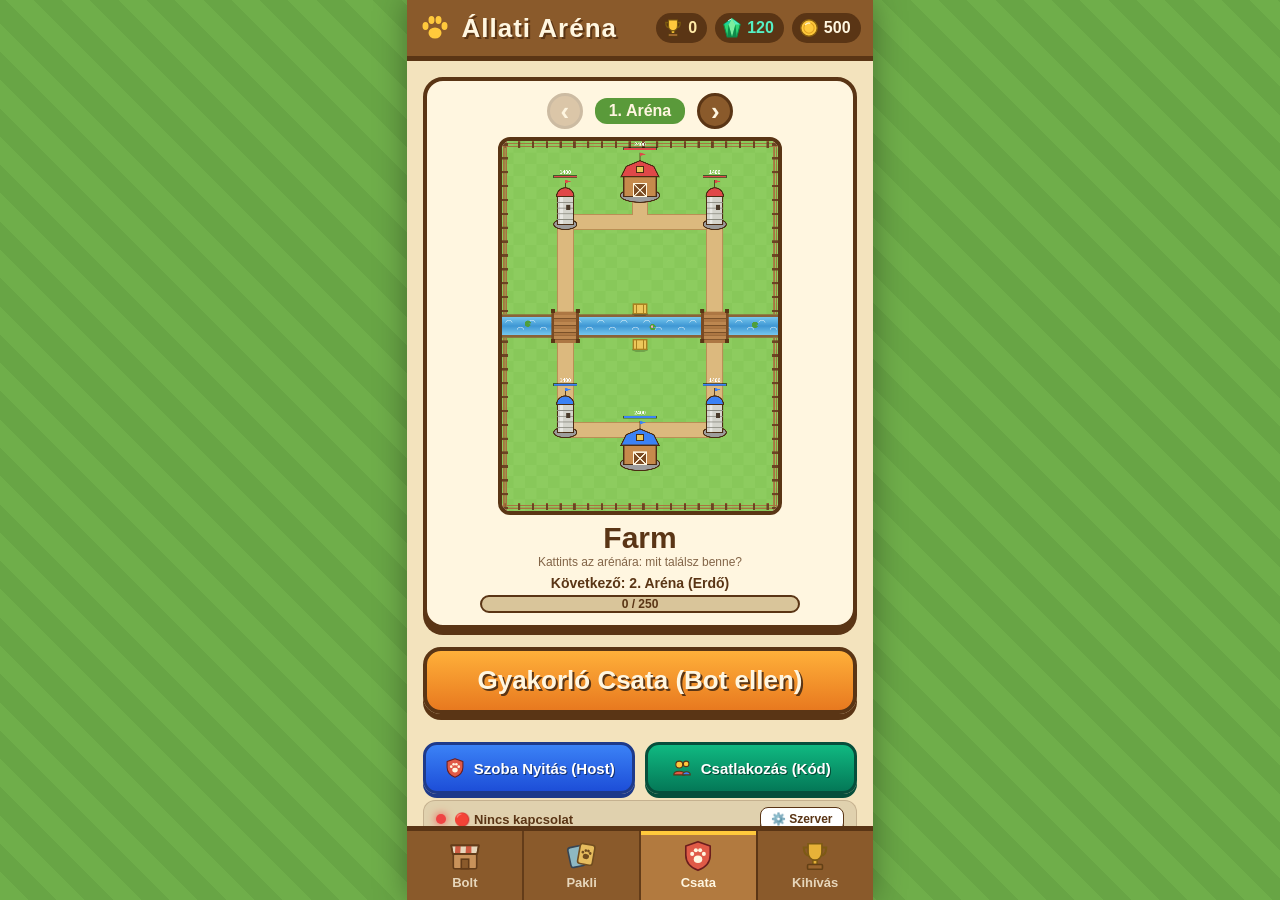
==== www/index.html @ 0c673035 "Complete Animal Clash: Android APK, Real-time Multiplayer WebSocket server, mobile optimizations, Ne" ====
<!DOCTYPE html>
<html lang="hu">
<head>
  <meta charset="UTF-8">
  <meta name="viewport" content="width=device-width, initial-scale=1.0, maximum-scale=1.0, user-scalable=no, viewport-fit=cover">
  <title>Állati Aréna</title>
  <link rel="icon" type="image/png" href="icon.png">
  <link rel="apple-touch-icon" href="icon.png">
  <link rel="manifest" href="manifest.json">
  <meta name="theme-color" content="#8a5a2b">
  <link rel="stylesheet" href="css/style.css">
  <link rel="stylesheet" href="css/shop.css">
  <link rel="stylesheet" href="css/challenges.css">
</head>
<body>
  <div id="app">
    <header class="top-bar">
      <div class="logo">
        <span class="icon logo-icon" data-icon="paw"></span>
        <h1>Állati Aréna</h1>
      </div>
      <div class="pills">
        <div class="gold-pill trophy-pill"><span class="icon" data-icon="trophy"></span><span id="trophy-amount">0</span></div>
        <div class="gold-pill gem-pill"><span class="icon" data-icon="gem"></span><span id="gem-amount">120</span></div>
        <div class="gold-pill"><span class="icon" data-icon="gold"></span><span id="gold-amount">0</span></div>
      </div>
    </header>

    <main id="content">
      <!-- SHOP -->
      <section class="tab-page" id="page-shop">
        <div id="shop-page"></div>
      </section>

      <!-- DECK BUILDER -->
      <section class="tab-page" id="page-deck">
        <h2 class="page-title">Paklim (8 kártya)</h2>
        <div id="swap-banner" class="swap-banner hidden">
          <span>Válaszd ki, melyik kártya helyére kerüljön!</span>
          <button id="btn-swap-cancel">Mégse</button>
        </div>
        <div id="deck-grid" class="card-grid"></div>
        <h2 class="page-title">Gyűjtemény</h2>
        <div id="collection-grid" class="card-grid"></div>
      </section>

      <!-- BATTLE LOBBY -->
      <section class="tab-page active" id="page-battle">
        <div class="arena-card">
          <div class="arena-nav">
            <button id="btn-arena-prev" class="arena-arrow">&lsaquo;</button>
            <div class="arena-label" id="arena-label">1. Aréna</div>
            <button id="btn-arena-next" class="arena-arrow">&rsaquo;</button>
          </div>
          <div class="arena-preview-wrap">
            <canvas id="arena-preview"></canvas>
            <div id="arena-lock" class="arena-lock hidden">
              <span class="icon" data-icon="lock"></span>
              <span id="arena-lock-text"></span>
            </div>
          </div>
          <h2 id="arena-name">Farm</h2>
          <div class="arena-hint">Kattints az arénára: mit találsz benne?</div>
          <div id="arena-progress" class="arena-progress"></div>
        </div>
        <button id="btn-fight" class="big-btn">Gyakorló Csata (Bot ellen)</button>
        <div class="mp-lobby-row">
          <button id="btn-mp-host" class="big-btn mp-lobby-btn"><span class="icon" data-icon="battle"></span> Szoba Nyitás (Host)</button>
          <button id="btn-mp-join" class="big-btn mp-lobby-btn join"><span class="icon" data-icon="users"></span> Csatlakozás (Kód)</button>
        </div>
        <div class="mp-server-bar">
          <div class="mp-server-status-wrap">
            <span id="mp-status-indicator" class="status-dot connecting"></span>
            <span id="mp-status-text">Csatlakozás szerverhez...</span>
          </div>
          <button id="btn-mp-server-cfg" class="mp-cfg-btn" title="Szerver cím beállítása">⚙️ Szerver</button>
        </div>
        <h3 class="chest-title">Ládák</h3>
        <div id="chest-slots" class="chest-slots"></div>
      </section>

      <!-- CHALLENGE -->
      <section class="tab-page" id="page-challenge">
        <div id="challenge-page"></div>
      </section>
    </main>

    <nav class="tab-bar">
      <button class="tab" data-tab="shop"><span class="icon" data-icon="shop"></span><span>Bolt</span></button>
      <button class="tab" data-tab="deck"><span class="icon" data-icon="deck"></span><span>Pakli</span></button>
      <button class="tab active" data-tab="battle"><span class="icon" data-icon="battle"></span><span>Csata</span></button>
      <button class="tab" data-tab="challenge"><span class="icon" data-icon="trophy"></span><span>Kihívás</span></button>
    </nav>

    <!-- CARD DETAILS (opens when you tap a card) -->
    <div id="card-modal" class="modal hidden">
      <div class="modal-box">
        <button class="modal-close" id="btn-card-close">&times;</button>
        <div id="card-modal-body"></div>
      </div>
    </div>

    <!-- ALL ARENAS (opens when you click the arena picture) -->
    <div id="arena-modal" class="modal hidden">
      <div class="modal-box">
        <button class="modal-close" id="btn-arena-close">&times;</button>
        <h3 class="chest-modal-title">Arénák</h3>
        <div id="arena-list" class="arena-list"></div>
      </div>
    </div>

    <!-- CHEST REWARDS -->
    <div id="chest-modal" class="modal hidden">
      <div class="modal-box" id="chest-modal-body"></div>
    </div>

    <!-- SERVER CONFIG MODAL -->
    <div id="server-config-modal" class="modal hidden">
      <div class="modal-box mp-box">
        <button class="modal-close" id="btn-server-close">&times;</button>
        <div class="mp-head">
          <span class="icon" data-icon="users"></span>
          <h3>Multiplayer Szerver</h3>
        </div>
        <p class="mp-sub">Add meg a szerver WebSocket (WSS/WS) címét. Az APK automatikusan ide kapcsolódik!</p>
        <div class="mp-input-wrap">
          <input type="text" id="mp-server-url-input" placeholder="wss://allati-arena.onrender.com" />
        </div>
        <div class="mp-presets">
          <button class="preset-btn" data-url="wss://allati-arena.onrender.com">Render (Alapértelmezett)</button>
          <button class="preset-btn" data-url="wss://allati-arena.netlify.app/ws">Netlify Proxy</button>
          <button class="preset-btn" data-url="ws://localhost:3000">Localhost:3000</button>
        </div>
        <div id="mp-test-result" class="mp-test-msg"></div>
        <div class="mp-modal-actions">
          <button class="big-btn mp-connect-btn" id="btn-server-save">Mentés & Csatlakozás</button>
          <button class="action-btn cancel" id="btn-server-cancel">Mégse</button>
        </div>
      </div>
    </div>

    <!-- BATTLE SCREEN (covers the whole app while fighting) -->
    <div id="battle-screen" class="hidden">
      <div class="canvas-wrap">
        <canvas id="battle-canvas" width="360" height="640"></canvas>
      </div>
      <div class="hand">
        <div class="feed-bar">
          <span class="icon feed-icon" data-icon="feed"></span>
          <div class="feed-track"><div id="feed-fill"></div></div>
          <span id="feed-count">5</span>
        </div>
        <div id="hand-cards"></div>
      </div>

      <div id="result" class="hidden">
        <div class="result-box">
          <h2 id="result-title"></h2>
          <p id="result-crowns"></p>
          <div id="result-chest"></div>
          <button id="btn-result-ok" class="big-btn">Tovább</button>
        </div>
      </div>
    </div>
  </div>

  <script src="js/icons.js"></script>
  <script src="js/cards.js"></script>
  <script src="js/save.js"></script>
  <script src="js/arena.js"></script>
  <script src="js/arenas.js"></script>
  <script src="js/draw.js"></script>
  <script src="js/preview.js"></script>
  <script src="js/battle.js"></script>
  <script src="js/deck.js"></script>
  <script src="js/shop.js"></script>
  <script src="js/members.js"></script>
  <script src="js/challenges.js"></script>
  <script src="js/chest-animation.js"></script>
  <script src="js/multiplayer.js"></script>
  <script src="js/ui.js"></script>
  <script>
    if ('serviceWorker' in navigator) {
      window.addEventListener('load', () => {
        navigator.serviceWorker.register('./sw.js').catch(err => console.log('SW register error:', err));
      });
    }
  </script>
</body>
</html>
---- www/css/style.css ----
* { box-sizing: border-box; margin: 0; padding: 0; }

:root {
  --wood: #8a5a2b;
  --wood-dark: #5a3515;
  --cream: #fff6e0;
  --grass: #8fcf5f;
  --grass-dark: #5a9a3a;
  --gold: #ffc93c;
}

html, body {
  font-family: 'Trebuchet MS', Verdana, sans-serif;
  background: #6fae4a repeating-linear-gradient(45deg, #6fae4a 0 20px, #68a545 20px 40px);
  color: var(--wood-dark);
  height: 100%;
  height: 100dvh;
  margin: 0;
  padding: 0;
  overscroll-behavior: none;
  -webkit-touch-callout: none;
  -webkit-user-select: none;
  user-select: none;
  touch-action: manipulation;
  display: flex;
  justify-content: center;
}

button { font-family: inherit; cursor: pointer; border: none; -webkit-tap-highlight-color: transparent; }
.hidden { display: none !important; }

.icon { display: inline-block; width: 28px; height: 28px; }
.icon svg { width: 100%; height: 100%; display: block; }

#app {
  position: relative;
  width: 100%;
  max-width: 640px;
  height: 100%;
  height: 100dvh;
  display: flex;
  flex-direction: column;
  background: #f3e3bd;
  box-shadow: 0 0 30px rgba(0, 0, 0, 0.35);
  overflow: hidden;
  padding-top: env(safe-area-inset-top, 0px);
  padding-bottom: env(safe-area-inset-bottom, 0px);
  padding-left: env(safe-area-inset-left, 0px);
  padding-right: env(safe-area-inset-right, 0px);
}

/* ---------- Top bar ---------- */
.top-bar {
  display: flex;
  align-items: center;
  justify-content: space-between;
  gap: 10px;
  padding: 12px;
  background: var(--wood);
  border-bottom: 5px solid var(--wood-dark);
  color: var(--cream);
}
.top-bar h1 { font-size: 26px; letter-spacing: 1px; text-shadow: 2px 2px 0 var(--wood-dark); }
.logo { display: flex; align-items: center; gap: 10px; }
.logo-icon { color: var(--gold); width: 32px; height: 32px; }
.pills { display: flex; align-items: center; gap: 6px; }
.gold-pill {
  display: flex; align-items: center; gap: 4px;
  background: var(--wood-dark); border-radius: 16px; padding: 4px 10px 4px 6px;
  font-size: 16px; font-weight: bold;
}
.gold-pill .icon { width: 22px; height: 22px; }
.gold-pill.trophy-pill { color: #ffeaa7; }
.gold-pill.gem-pill { color: #55efc4; }
.gold-pill.gem-pill .icon { color: #2ed573; }

/* ---------- Pages ---------- */
#content { flex: 1; overflow-y: auto; padding: 16px; }
.tab-page { display: none; }
.tab-page.active { display: block; }

.page-title { text-align: center; margin-bottom: 14px; font-size: 24px; }

.empty-page { text-align: center; padding-top: 80px; }
.empty-page h2 { font-size: 28px; margin: 10px 0 6px; }
.big-icon { width: 110px; height: 110px; }

.big-btn {
  display: block;
  margin: 18px auto 0;
  padding: 14px 50px;
  font-size: 26px;
  font-weight: bold;
  color: var(--cream);
  background: linear-gradient(#ffb03a, #e8791f);
  border: 4px solid var(--wood-dark);
  border-radius: 18px;
  box-shadow: 0 6px 0 var(--wood-dark);
  text-shadow: 2px 2px 0 var(--wood-dark);
  transition: transform 0.1s;
}
.big-btn:hover { transform: translateY(-2px); }
.big-btn:active { transform: translateY(4px); box-shadow: 0 2px 0 var(--wood-dark); }

/* Lobby arena card */
.arena-card {
  text-align: center;
  background: var(--cream);
  border: 4px solid var(--wood-dark);
  border-radius: 20px;
  padding: 12px;
  box-shadow: 0 6px 0 var(--wood-dark);
}
.arena-label {
  display: inline-block;
  background: var(--grass-dark);
  color: var(--cream);
  padding: 4px 14px;
  border-radius: 12px;
  font-weight: bold;
  margin-bottom: 8px;
}
#arena-preview {
  display: block;
  margin: 0 auto;
  height: 42vh;
  border: 4px solid var(--wood-dark);
  border-radius: 12px;
}
.arena-card h2 { font-size: 30px; margin-top: 6px; }

/* Deck builder: 3-column card grid */
.card-grid { display: grid; grid-template-columns: repeat(3, 1fr); gap: 14px 10px; margin-bottom: 22px; }
.card-tile {
  position: relative;
  display: flex; flex-direction: column; align-items: center; gap: 2px;
  padding: 8px 6px;
  background: var(--cream);
  border: 4px solid;
  border-radius: 14px;
  box-shadow: 0 4px 0 var(--wood-dark);
  color: var(--wood-dark);
  transition: transform 0.1s;
}
.card-tile:hover { transform: translateY(-2px); }
.card-tile canvas { width: 64px; height: 64px; }
.tile-name { font-weight: bold; font-size: 15px; }
.tile-level { font-size: 12px; }
.tile-bar {
  position: relative; width: 100%; height: 16px; margin-top: 4px;
  background: #d9c59a; border-radius: 8px; overflow: hidden;
}
.tile-bar div { height: 100%; background: #7cc4f0; }
.tile-bar.ready div { background: #5cc24a; }
.tile-bar span { position: absolute; inset: 0; font-size: 11px; font-weight: bold; line-height: 16px; text-align: center; }
.card-grid.swapping .card-tile { outline: 3px dashed var(--gold); outline-offset: 2px; }

/* The deck: a wooden board with 8 sunken slots */
#deck-grid {
  grid-template-columns: repeat(4, 1fr);
  gap: 8px;
  padding: 10px;
  background: #b98a52;
  border: 4px solid var(--wood-dark);
  border-radius: 16px;
  box-shadow: inset 0 4px 0 rgba(0, 0, 0, 0.2);
}
.deck-slot {
  display: flex;
  min-height: 150px;
  padding: 6px;
  background: rgba(60, 35, 12, 0.35);
  border-radius: 12px;
  box-shadow: inset 0 2px 5px rgba(0, 0, 0, 0.4);
}
.deck-slot .card-tile { flex: 1; }
.deck-slot-empty { margin: auto; color: var(--cream); font-weight: bold; opacity: 0.7; }

.swap-banner {
  display: flex; justify-content: space-between; align-items: center; gap: 10px;
  margin-bottom: 12px; padding: 8px 12px;
  background: var(--gold); border: 3px solid var(--wood-dark); border-radius: 12px; font-weight: bold;
}
.swap-banner button { padding: 4px 12px; font-weight: bold; border-radius: 8px; background: var(--cream); border: 2px solid var(--wood-dark); }

/* Card details popup */
.modal {
  position: absolute; inset: 0; z-index: 20;
  display: flex; align-items: center; justify-content: center;
  padding: 16px;
  background: rgba(30, 20, 5, 0.55);
}
.modal-box {
  position: relative;
  width: 100%; max-width: 440px; max-height: 100%; overflow-y: auto;
  padding: 16px;
  background: var(--cream);
  border: 5px solid var(--wood-dark);
  border-radius: 20px;
  box-shadow: 0 8px 0 var(--wood-dark);
  text-align: center;
}
.modal-close { position: absolute; top: 4px; right: 12px; background: none; font-size: 30px; font-weight: bold; color: var(--wood-dark); }
.modal-head { display: flex; align-items: center; justify-content: center; gap: 10px; }
.modal-head h3 { font-size: 26px; }
.rarity-chip { color: #fff; padding: 2px 10px; border-radius: 10px; font-size: 13px; font-weight: bold; }
.modal-sub { display: flex; align-items: center; justify-content: center; gap: 4px; margin: 4px 0 10px; font-weight: bold; }
.modal-sub .icon { width: 20px; height: 20px; }
.preview { display: block; width: 100%; aspect-ratio: 260 / 110; border: 3px solid var(--wood-dark); border-radius: 12px; }
.desc { margin: 10px 0; font-size: 15px; }
.stats { list-style: none; display: grid; grid-template-columns: 1fr 1fr; gap: 6px; text-align: left; }
.stats li {
  display: flex; justify-content: space-between; gap: 6px;
  background: #f0dca8; border-radius: 8px; padding: 4px 8px; font-size: 13px;
}
.upgrade-need { margin-top: 10px; font-size: 14px; }
.modal-actions { display: flex; gap: 10px; margin-top: 12px; align-items: center; }
.action-btn {
  flex: 1;
  display: flex; align-items: center; justify-content: center; gap: 4px;
  padding: 10px;
  font-size: 17px; font-weight: bold;
  color: var(--cream);
  background: linear-gradient(#6cc04a, #3f9a2a);
  border: 3px solid var(--wood-dark);
  border-radius: 12px;
  box-shadow: 0 4px 0 var(--wood-dark);
  text-shadow: 1px 1px 0 var(--wood-dark);
}
.action-btn.use { background: linear-gradient(#ffb03a, #e8791f); }
.action-btn:disabled { filter: grayscale(1); opacity: 0.6; cursor: default; }
.action-btn .icon { width: 22px; height: 22px; }
.in-deck { flex: 1; font-weight: bold; }

/* Lobby chests */
.chest-title { text-align: center; margin: 22px 0 10px; font-size: 22px; }
.chest-slots { display: grid; grid-template-columns: repeat(4, 1fr); gap: 8px; }
.chest-slot {
  display: flex; flex-direction: column; align-items: center; justify-content: center; gap: 2px;
  min-height: 108px; padding: 6px 4px;
  background: #e6d3a6;
  border: 3px solid var(--wood-dark);
  border-radius: 12px;
  color: var(--wood-dark);
  cursor: default;
}
.chest-slot.empty { background: rgba(90, 53, 21, 0.12); border-style: dashed; }
.chest-slot.ready { background: #fff1b8; border-color: #e8791f; cursor: pointer; box-shadow: 0 0 12px #ffc93c; }
.chest-icon { width: 48px; height: 48px; }
.chest-name { font-size: 11px; font-weight: bold; }
.chest-time { font-size: 13px; font-weight: bold; }

/* Chest rewards popup */
.chest-modal-title { font-size: 26px; }
.chest-big { width: 110px; height: 110px; margin: 6px auto; display: block; }
.reward-gold { display: flex; align-items: center; justify-content: center; gap: 6px; font-size: 26px; font-weight: bold; }
.reward-gold .icon { width: 32px; height: 32px; }
.reward-cards { display: flex; flex-wrap: wrap; justify-content: center; gap: 10px; margin-top: 12px; }
.reward-card {
  display: flex; flex-direction: column; align-items: center;
  width: 90px; padding: 6px;
  background: #fff8e6; border: 3px solid; border-radius: 12px;
}
.reward-card canvas { width: 56px; height: 56px; }
.reward-card span { font-size: 13px; font-weight: bold; }
.reward-card b { font-size: 18px; color: #3f9a2a; }

/* ---------- Tab bar ---------- */
.tab-bar {
  display: flex;
  background: var(--wood);
  border-top: 5px solid var(--wood-dark);
}
.tab {
  flex: 1;
  display: flex;
  flex-direction: column;
  align-items: center;
  gap: 2px;
  padding: 8px 0 10px;
  background: transparent;
  color: var(--cream);
  font-weight: bold;
  font-size: 13px;
  border-right: 2px solid var(--wood-dark);
  opacity: 0.8;
}
.tab:last-child { border-right: none; }
.tab .icon { width: 34px; height: 34px; }
.tab.active { background: #b27a3f; box-shadow: inset 0 4px 0 var(--gold); opacity: 1; }

/* ---------- Battle screen ---------- */
#battle-screen {
  position: absolute;
  inset: 0;
  display: flex;
  flex-direction: column;
  background: var(--grass-dark);
  z-index: 10;
}
.canvas-wrap { flex: 1; min-height: 0; overflow: hidden; }
#battle-canvas { display: block; cursor: pointer; } /* size is set in fitCanvas() */

.hand {
  background: var(--wood);
  border-top: 5px solid var(--wood-dark);
  padding: 8px 12px 12px;
}
.feed-bar { display: flex; align-items: center; gap: 8px; margin-bottom: 8px; }
.feed-icon { width: 30px; height: 30px; }
.feed-track {
  flex: 1; height: 16px;
  background: #4a2c12; border: 2px solid var(--wood-dark); border-radius: 10px; overflow: hidden;
}
#feed-fill { height: 100%; width: 50%; background: linear-gradient(#ffe07a, #e8a51f); }
#feed-count { color: var(--cream); font-size: 22px; font-weight: bold; min-width: 24px; text-align: center; }

#hand-cards { display: flex; gap: 8px; justify-content: center; align-items: flex-end; }
.next-card {
  display: flex; flex-direction: column; align-items: center; gap: 2px;
  margin-right: 6px;
  color: var(--cream); font-size: 11px; font-weight: bold;
}
.next-card canvas {
  width: 44px; height: 44px;
  background: var(--cream); border: 3px solid var(--wood-dark); border-radius: 10px;
  opacity: 0.85;
}
.hand-card {
  position: relative;
  width: 80px; height: 98px;
  display: flex; flex-direction: column; align-items: center; justify-content: center;
  background: var(--cream);
  border: 3px solid var(--wood-dark);
  border-radius: 12px;
  box-shadow: 0 4px 0 var(--wood-dark);
  transition: transform 0.1s;
}
.hand-card canvas { width: 60px; height: 60px; }
.hand-card .hand-name { font-size: 12px; font-weight: bold; color: var(--wood-dark); }
.hand-card.selected { transform: translateY(-10px); background: #fff1b8; border-color: #e8791f; }
.hand-card.too-expensive { filter: grayscale(0.8) brightness(0.8); }
.hand-card.locked { background: #c9b99a; cursor: default; }
.hand-card.locked .icon { width: 40px; height: 40px; }
.cost-badge {
  position: absolute; top: -8px; left: -8px;
  width: 26px; height: 26px; line-height: 20px;
  background: var(--gold); border: 3px solid #7a5a10; border-radius: 50%;
  font-weight: bold; color: #5a3a10; font-size: 14px;
}

/* Result popup */
#result {
  position: absolute; inset: 0;
  display: flex; align-items: center; justify-content: center;
  background: rgba(30, 20, 5, 0.55);
}
.result-box {
  background: var(--cream);
  border: 5px solid var(--wood-dark);
  border-radius: 22px;
  padding: 24px 40px;
  text-align: center;
  box-shadow: 0 8px 0 var(--wood-dark);
}
.result-box h2 { font-size: 36px; }
.result-box p { font-size: 18px; margin-top: 6px; }
#result-chest { display: flex; align-items: center; justify-content: center; gap: 8px; margin: 10px auto 0; font-weight: bold; max-width: 260px; }
#result-chest .icon { width: 44px; height: 44px; }

/* ---------- Trophies, arenas, locked cards ---------- */
.pills { display: flex; gap: 8px; }
.big-btn:disabled { filter: grayscale(1); opacity: 0.6; cursor: default; transform: none; }

.arena-nav { display: flex; align-items: center; justify-content: center; gap: 12px; margin-bottom: 8px; }
.arena-nav .arena-label { margin-bottom: 0; }
.arena-arrow {
  width: 36px; height: 36px;
  font-size: 26px; font-weight: bold; line-height: 30px;
  color: var(--cream); background: var(--wood);
  border: 3px solid var(--wood-dark); border-radius: 50%;
}
.arena-arrow:disabled { opacity: 0.3; cursor: default; }

.arena-preview-wrap { position: relative; width: fit-content; margin: 0 auto; }
.arena-lock {
  position: absolute; inset: 4px;
  display: flex; flex-direction: column; align-items: center; justify-content: center; gap: 6px;
  background: rgba(30, 20, 5, 0.6); border-radius: 10px;
  color: var(--cream); font-size: 20px; font-weight: bold;
}
.arena-lock .icon { width: 64px; height: 64px; }

.arena-progress { margin: 6px auto 0; max-width: 320px; font-size: 14px; font-weight: bold; }
.arena-bar { position: relative; height: 18px; margin-top: 4px; background: #d9c59a; border: 2px solid var(--wood-dark); border-radius: 9px; overflow: hidden; }
.arena-bar div { height: 100%; background: linear-gradient(#ffe07a, #e8a51f); }
.arena-bar b { position: absolute; inset: 0; font-size: 12px; line-height: 14px; }

.arena-cards-title { margin-top: 10px; font-size: 13px; font-weight: bold; }
.arena-cards { display: flex; flex-wrap: wrap; justify-content: center; gap: 6px; margin-top: 6px; }
.arena-card-item {
  display: flex; flex-direction: column; align-items: center;
  width: 64px; padding: 3px;
  background: #fff8e6; border: 3px solid; border-radius: 10px;
  font-size: 10px; font-weight: bold;
}
.arena-card-item canvas { width: 44px; height: 44px; }
.arena-card-item.locked canvas, .card-tile.locked canvas { filter: grayscale(1) brightness(0.6); }
.arena-card-item.locked { opacity: 0.75; }

.card-tile.locked { background: #e2d4b2; }
.tile-lock { display: flex; align-items: center; gap: 3px; font-size: 12px; font-weight: bold; }
.tile-lock .icon { width: 16px; height: 16px; }
.upgrade-need .icon { width: 16px; height: 16px; vertical-align: middle; }

.chest-arena { font-size: 10px; font-weight: bold; background: var(--wood); color: var(--cream); padding: 0 6px; border-radius: 6px; }
.reward-card { position: relative; }
.new-badge {
  position: absolute; top: -10px; left: 50%; transform: translateX(-50%);
  white-space: nowrap; padding: 1px 6px;
  background: #e05a47; color: #fff; border-radius: 8px; font-size: 10px; font-weight: bold;
}
#result-chest { flex-wrap: wrap; }
.new-arena { width: 100%; color: #3f9a2a; font-size: 18px; }

/* Arena list popup */
.arena-preview-wrap { cursor: pointer; }
.arena-hint { font-size: 12px; opacity: 0.75; }
.arena-list { display: flex; flex-direction: column; gap: 12px; margin-top: 10px; max-height: 65vh; overflow-y: auto; padding-right: 4px; }
.arena-entry {
  padding: 10px;
  background: #fff8e6;
  border: 3px solid var(--wood-dark);
  border-radius: 14px;
  text-align: left;
}
.arena-entry.current { border-color: #e8791f; box-shadow: 0 0 10px var(--gold); }
.arena-entry.locked { background: #e2d4b2; }
.arena-entry.locked .arena-thumb { filter: grayscale(0.8) brightness(0.7); }
.arena-entry-head { display: flex; justify-content: space-between; align-items: center; margin-bottom: 8px; font-size: 16px; }
.arena-entry-trophies { display: flex; align-items: center; gap: 3px; font-weight: bold; }
.arena-entry-trophies .icon { width: 20px; height: 20px; }
.arena-entry-body { display: flex; gap: 10px; align-items: flex-start; }
.arena-thumb { width: 96px; border: 3px solid var(--wood-dark); border-radius: 8px; flex-shrink: 0; }
.arena-entry .arena-cards { justify-content: flex-start; }
.arena-entry .arena-cards-title { margin-top: 0; }

/* ---------- Wooden scrollbars ---------- */
* { scrollbar-width: thin; scrollbar-color: var(--wood) rgba(90, 53, 21, 0.15); }
::-webkit-scrollbar { width: 12px; height: 12px; }
::-webkit-scrollbar-track { background: rgba(90, 53, 21, 0.15); border-radius: 6px; }
::-webkit-scrollbar-thumb {
  background: linear-gradient(90deg, #b27a3f, var(--wood));
  border: 2px solid var(--wood-dark);
  border-radius: 6px;
}
::-webkit-scrollbar-thumb:hover { background: linear-gradient(90deg, #c68a4c, #9a6a3a); }
.arena-no-cards { font-size: 13px; font-style: italic; opacity: 0.75; }

/* ---------- Deck Presets & Stats ---------- */
.deck-preset-bar {
  display: flex;
  align-items: center;
  justify-content: space-between;
  gap: 8px;
  margin: 4px 0 14px;
}
.deck-presets {
  display: flex;
  gap: 6px;
}
.preset-btn {
  padding: 6px 14px;
  background: var(--wood);
  color: var(--cream);
  border: 2px solid var(--wood-dark);
  border-radius: 12px;
  font-size: 14px;
  font-weight: bold;
  box-shadow: 0 3px 0 var(--wood-dark);
  transition: transform 0.1s, background 0.2s;
}
.preset-btn:hover { background: #8a5a2b; }
.preset-btn.active {
  background: linear-gradient(#ffc93c, #e8791f);
  color: #fff;
  border-color: #5a3515;
  box-shadow: 0 3px 0 #5a3515;
}
.avg-elixir-pill {
  display: flex;
  align-items: center;
  gap: 6px;
  padding: 4px 10px;
  background: var(--wood-dark);
  border-radius: 12px;
  color: var(--cream);
  font-size: 13px;
  font-weight: bold;
}
.avg-elixir-pill .icon { width: 18px; height: 18px; color: var(--gold); }
.avg-elixir-pill b { color: var(--gold); }

/* ---------- Multiplayer Lobby Buttons ---------- */
.mp-lobby-row {
  display: flex;
  gap: 10px;
  margin-top: 10px;
  width: 100%;
}
.mp-lobby-btn {
  flex: 1;
  display: inline-flex;
  align-items: center;
  justify-content: center;
  gap: 8px;
  padding: 12px 8px;
  font-size: 15px;
  font-weight: bold;
  background: linear-gradient(#3b82f6, #1d4ed8);
  border: 3px solid #1e3a8a;
  box-shadow: 0 4px 0 #1e3a8a;
  border-radius: 14px;
  color: #fff;
  text-shadow: 1px 1px 0 rgba(0,0,0,0.5);
}
.mp-lobby-btn.join {
  background: linear-gradient(#10b981, #047857);
  border: 3px solid #064e3b;
  box-shadow: 0 4px 0 #064e3b;
}
.mp-lobby-btn:hover { filter: brightness(1.08); }
.mp-lobby-btn:active {
  transform: translateY(3px);
  box-shadow: 0 1px 0 #1e3a8a;
}
.mp-lobby-btn.join:active {
  box-shadow: 0 1px 0 #064e3b;
}
.mp-lobby-btn .icon { width: 22px; height: 22px; }

/* ---------- Multiplayer Modals ---------- */
.mp-box {
  max-width: 380px;
  padding: 24px 20px;
  background: linear-gradient(180deg, #fffaf0, #f5ebd2);
  border: 5px solid var(--wood-dark);
  border-radius: 20px;
  box-shadow: 0 10px 0 var(--wood-dark), 0 20px 40px rgba(0,0,0,0.4);
  text-align: center;
}
.mp-head {
  display: flex;
  align-items: center;
  justify-content: center;
  gap: 10px;
  margin-bottom: 8px;
}
.mp-head h3 {
  font-size: 22px;
  color: var(--wood-dark);
  margin: 0;
}
.mp-head .icon {
  width: 28px;
  height: 28px;
  color: #e05a47;
}
.mp-sub {
  font-size: 14px;
  color: #6a4a25;
  margin: 0 0 16px;
  line-height: 1.4;
}
.mp-code-display {
  display: inline-block;
  padding: 10px 24px;
  font-size: 40px;
  font-weight: 900;
  letter-spacing: 8px;
  color: var(--wood-dark);
  background: #ffecb3;
  border: 3px dashed var(--wood-dark);
  border-radius: 16px;
  box-shadow: inset 0 2px 6px rgba(0,0,0,0.15);
  font-family: monospace, sans-serif;
  user-select: all;
  margin-bottom: 16px;
}
.mp-waiting-dots {
  display: flex;
  align-items: center;
  justify-content: center;
  gap: 8px;
  font-size: 14px;
  font-weight: bold;
  color: #2563eb;
  margin-bottom: 20px;
}
.mp-waiting-dots .dot {
  width: 8px;
  height: 8px;
  background: #2563eb;
  border-radius: 50%;
  animation: mpBounce 1.4s infinite ease-in-out both;
}
.mp-waiting-dots .dot:nth-child(1) { animation-delay: -0.32s; }
.mp-waiting-dots .dot:nth-child(2) { animation-delay: -0.16s; }
@keyframes mpBounce {
  0%, 80%, 100% { transform: scale(0); opacity: 0.4; }
  40% { transform: scale(1); opacity: 1; }
}
.mp-input-wrap {
  margin: 12px 0 20px;
}
#mp-room-input {
  width: 180px;
  padding: 10px 14px;
  font-size: 32px;
  font-weight: bold;
  letter-spacing: 8px;
  text-align: center;
  border: 3px solid var(--wood-dark);
  border-radius: 14px;
  background: #fff;
  color: var(--wood-dark);
  outline: none;
  box-shadow: inset 0 2px 6px rgba(0,0,0,0.15);
  font-family: monospace, sans-serif;
}
#mp-room-input:focus {
  border-color: #3b82f6;
  box-shadow: 0 0 10px rgba(59, 130, 246, 0.4);
}
.mp-modal-actions {
  display: flex;
  flex-direction: column;
  gap: 10px;
  width: 100%;
}
.mp-modal-actions .action-btn {
  width: 100%;
}
.action-btn.cancel {
  background: linear-gradient(#e2e8f0, #cbd5e1);
  color: #475569;
  border-color: #64748b;
  box-shadow: 0 3px 0 #64748b;
  text-shadow: none;
}
.mp-connect-btn {
  width: 100%;
  padding: 12px;
  font-size: 18px;
}

/* ---------- Multiplayer Server Bar & Status ---------- */
.mp-server-bar {
  display: flex;
  align-items: center;
  justify-content: space-between;
  background: rgba(0, 0, 0, 0.08);
  border: 1px solid rgba(90, 53, 21, 0.2);
  border-radius: 12px;
  padding: 6px 12px;
  margin: 6px 0 10px;
  font-size: 13px;
  font-weight: 600;
  color: var(--wood-dark);
}
.mp-server-status-wrap {
  display: flex;
  align-items: center;
  gap: 8px;
}
.status-dot {
  width: 10px;
  height: 10px;
  border-radius: 50%;
  display: inline-block;
  background: #94a3b8;
  transition: all 0.3s ease;
}
.status-dot.online {
  background: #22c55e;
  box-shadow: 0 0 8px #22c55e;
}
.status-dot.offline {
  background: #ef4444;
  box-shadow: 0 0 8px #ef4444;
}
.status-dot.connecting {
  background: #f59e0b;
  box-shadow: 0 0 8px #f59e0b;
  animation: pulse-dot 1.2s infinite;
}
@keyframes pulse-dot {
  0%, 100% { opacity: 1; transform: scale(1); }
  50% { opacity: 0.4; transform: scale(0.85); }
}
.mp-cfg-btn {
  background: #fff;
  border: 1px solid var(--wood-dark);
  border-radius: 8px;
  padding: 4px 10px;
  font-size: 12px;
  font-weight: bold;
  color: var(--wood-dark);
  box-shadow: 0 2px 0 var(--wood-dark);
  transition: transform 0.1s;
}
.mp-cfg-btn:active {
  transform: translateY(2px);
  box-shadow: none;
}

#mp-server-url-input {
  width: 100%;
  padding: 10px 12px;
  font-size: 15px;
  border: 2px solid var(--wood-dark);
  border-radius: 10px;
  background: #fff;
  color: #1e293b;
  box-sizing: border-box;
  outline: none;
}
#mp-server-url-input:focus {
  border-color: #3b82f6;
}

.mp-presets {
  display: flex;
  flex-direction: column;
  gap: 6px;
  margin: 10px 0 14px;
  width: 100%;
}
.preset-btn {
  background: #e2e8f0;
  border: 1px solid #cbd5e1;
  border-radius: 8px;
  padding: 6px 10px;
  font-size: 12px;
  font-weight: 600;
  color: #334155;
  text-align: left;
  transition: all 0.15s;
}
.preset-btn:hover, .preset-btn:active {
  background: #cbd5e1;
  color: #0f172a;
}
.mp-test-msg {
  font-size: 13px;
  margin-bottom: 12px;
  min-height: 18px;
  font-weight: 600;
}
.mp-test-msg.success { color: #16a34a; }
.mp-test-msg.error { color: #dc2626; }

/* Phone touch & battle optimizations */
#battle-screen {
  touch-action: none;
}
.hand-card {
  touch-action: none;
}
---- www/css/shop.css ----
/* ---------- Shop (Bolt) ----------
   The offer tiles reuse .card-grid and .card-tile from style.css,
   so they look like the cards on the deck page. */

/* Row under the title: the timer sign and the "Frissítés" button side by side
   (on a very narrow screen the button wraps under the sign) */
.shop-timer-row {
  display: flex;
  justify-content: center;
  align-items: center;
  flex-wrap: wrap;
  gap: 8px 10px;
  margin-top: -4px;
}

/* "Új ajánlatok: 23:41" wooden sign under the title */
.shop-timer {
  width: fit-content;
  margin: 0;
  padding: 4px 14px;
  background: var(--wood);
  color: var(--cream);
  border: 3px solid var(--wood-dark);
  border-radius: 14px;
  box-shadow: 0 3px 0 var(--wood-dark);
  font-size: 15px;
  font-weight: bold;
  text-shadow: 1px 1px 0 var(--wood-dark);
}
.shop-timer b {
  color: var(--gold);
  font-variant-numeric: tabular-nums;   /* the digits don't jump around while counting */
}

/* Extra room on top for the "A paklidban" markers */
.shop-grid { margin-top: 24px; row-gap: 22px; }

.shop-offer { padding: 12px 6px 8px; }
.shop-offer:hover { transform: none; }   /* only the button is clickable, the tile stays still */

.shop-amount {
  margin-bottom: 6px;
  font-size: 14px;
  font-weight: bold;
  color: #3f9a2a;
}

/* Small green tag sitting on the top border of deck cards */
.shop-in-deck {
  position: absolute;
  top: -12px;
  left: 50%;
  transform: translateX(-50%);
  padding: 1px 8px;
  white-space: nowrap;
  background: var(--grass-dark);
  color: var(--cream);
  border: 2px solid var(--wood-dark);
  border-radius: 10px;
  font-size: 10px;
  font-weight: bold;
}

/* Buy button: a smaller .action-btn that fills the tile width */
.shop-buy {
  flex: none;
  width: 100%;
  margin-top: auto;   /* pushes the button to the bottom, so all buttons line up */
  padding: 5px 4px;
  font-size: 16px;
  box-shadow: 0 3px 0 var(--wood-dark);
}
.shop-buy .icon { width: 20px; height: 20px; }
.shop-buy:not(:disabled):active { transform: translateY(3px); box-shadow: 0 0 0 var(--wood-dark); }

/* Already bought in this rotation: faded tile and a flat "Megvéve" label */
.shop-offer.bought { background: #eadcb8; }
.shop-offer.bought canvas { opacity: 0.45; }
.shop-buy.is-bought:disabled {
  filter: none;
  opacity: 1;
  background: #c9b99a;
  color: var(--wood-dark);
  text-shadow: none;
  box-shadow: none;
}

/* "Frissítés (gold) 5" button next to the timer: an orange .action-btn,
   about as tall as the wooden timer sign. When you can't afford it,
   .action-btn:disabled (style.css) makes it grey and faded. */
.shop-refresh {
  flex: none;
  padding: 4px 12px;
  font-size: 15px;
  border-radius: 14px;
  background: linear-gradient(#ffb03a, #e8791f);
  box-shadow: 0 3px 0 var(--wood-dark);
}
.shop-refresh .icon { width: 18px; height: 18px; margin-left: 4px; }
.shop-refresh:not(:disabled):active { transform: translateY(3px); box-shadow: 0 0 0 var(--wood-dark); }

/* ---------- Card chests (Kártyaládák) ----------
   The heading reuses .chest-title from the lobby ("Ládák"). */
.shop-chest-hint {
  margin: -6px 0 12px;
  text-align: center;
  font-size: 13px;
  opacity: 0.8;
}

/* Chest tiles: same wooden card look, with a warm golden background */
.shop-chest {
  padding: 10px 6px 8px;
  background: linear-gradient(#fff1b8, var(--cream));
  border-color: var(--wood);
}
.shop-chest:hover { transform: none; }   /* only the button is clickable */

.shop-chest-icon { width: 64px; height: 64px; }

.shop-chest-name {
  font-size: 14px;
  font-weight: bold;
  line-height: 1.15;
  text-align: center;
}

.shop-section-title {
  margin: 18px 0 10px;
  font-size: 18px;
  font-weight: bold;
  color: var(--wood-dark);
  text-align: left;
}

/* Daily Gift Banner */
.daily-gift-banner {
  display: flex;
  align-items: center;
  justify-content: space-between;
  gap: 12px;
  margin-bottom: 16px;
  padding: 12px 16px;
  background: linear-gradient(135deg, #10ac84, #1dd1a1);
  border: 3px solid #0e8a4a;
  border-radius: 16px;
  box-shadow: 0 4px 0 #0e8a4a;
  color: #fff;
}
.daily-gift-info h4 { font-size: 16px; margin-bottom: 2px; text-shadow: 1px 1px 0 rgba(0,0,0,0.3); }
.daily-gift-info p { font-size: 12px; opacity: 0.95; margin: 0; }
.claim-daily-btn {
  padding: 8px 16px;
  font-weight: bold;
  font-size: 14px;
  background: #ffc93c;
  color: #5a3515;
  border: 2px solid #5a3515;
  border-radius: 12px;
  box-shadow: 0 3px 0 #5a3515;
  white-space: nowrap;
}

/* Special Featured Bundles */
.special-bundles-grid {
  display: flex;
  flex-direction: column;
  gap: 14px;
  margin-bottom: 20px;
}
.bundle-card {
  position: relative;
  display: flex;
  flex-direction: column;
  padding: 16px 14px 14px;
  background: linear-gradient(135deg, #fff7e6, #ffeaa7);
  border: 4px solid var(--wood-dark);
  border-radius: 18px;
  box-shadow: 0 6px 0 var(--wood-dark);
  text-align: left;
}
.bundle-badge {
  position: absolute;
  top: -12px;
  left: 16px;
  padding: 3px 12px;
  background: #eb4d4b;
  color: #fff;
  border: 2px solid #b33939;
  border-radius: 12px;
  font-size: 11px;
  font-weight: bold;
  letter-spacing: 0.5px;
  box-shadow: 0 2px 4px rgba(0,0,0,0.25);
}
.bundle-title {
  font-size: 19px;
  font-weight: bold;
  color: var(--wood-dark);
  margin-bottom: 4px;
}
.bundle-desc {
  font-size: 13px;
  color: #634524;
  margin-bottom: 12px;
  line-height: 1.3;
}
.bundle-contents {
  display: flex;
  flex-wrap: wrap;
  gap: 6px 10px;
  margin-bottom: 12px;
}
.bundle-contents .pill {
  display: inline-flex;
  align-items: center;
  gap: 4px;
  padding: 4px 10px;
  border-radius: 12px;
  font-size: 13px;
  font-weight: bold;
}
.bundle-contents .pill.gold { background: #ffeaa7; color: #b7791f; border: 1.5px solid #d69e2e; }
.bundle-contents .pill.gem { background: #dff9fb; color: #10ac84; border: 1.5px solid #1dd1a1; }
.bundle-contents .pill.chest { background: #f8efba; color: #8a5a2b; border: 1.5px solid #8a5a2b; }
.bundle-contents .icon { width: 18px; height: 18px; }

.bundle-buy-btn {
  display: flex;
  align-items: center;
  justify-content: center;
  gap: 8px;
  width: 100%;
  margin: 0;
  padding: 10px 0;
  font-size: 18px;
  background: linear-gradient(#2ed573, #10ac84);
  border: 3px solid #0e8a4a;
  border-radius: 14px;
  color: #fff;
  box-shadow: 0 4px 0 #0e8a4a;
}
.bundle-buy-btn .icon { width: 24px; height: 24px; }

/* ---------- Chest Opening Animation Overlay ---------- */
.chest-anim-overlay {
  position: fixed;
  inset: 0;
  z-index: 9999;
  background: rgba(10, 15, 25, 0.92);
  display: flex;
  align-items: center;
  justify-content: center;
  overflow: hidden;
  user-select: none;
}
#chest-rays-canvas {
  position: absolute;
  inset: 0;
  pointer-events: none;
  width: 100%;
  height: 100%;
}
.chest-stage {
  position: relative;
  display: flex;
  flex-direction: column;
  align-items: center;
  justify-content: center;
  z-index: 2;
  width: 100%;
  max-width: 480px;
  padding: 20px;
}

/* 3D Animated Chest Element */
.chest-box-wrap {
  width: 140px;
  height: 130px;
  cursor: pointer;
  perspective: 600px;
  animation: chestRumble 1.8s infinite ease-in-out;
  transition: transform 0.2s;
}
.chest-box-wrap:hover { transform: scale(1.05); }
.chest-box-wrap.opened { animation: none; transform: scale(0.9) translateY(40px); opacity: 0.6; }

@keyframes chestRumble {
  0%, 100% { transform: translateY(0) rotate(0); }
  25% { transform: translateY(-8px) rotate(-3deg); }
  75% { transform: translateY(-8px) rotate(3deg); }
}

.chest-box {
  position: relative;
  width: 100%;
  height: 100%;
}
.chest-lid {
  position: absolute;
  top: 0;
  left: 0;
  width: 140px;
  height: 60px;
  background: linear-gradient(#b5703a, #7a4a22);
  border: 4px solid #4a2c12;
  border-radius: 24px 24px 8px 8px;
  box-shadow: 0 4px 10px rgba(0,0,0,0.5);
  transform-origin: top center;
  transition: transform 0.6s cubic-bezier(0.175, 0.885, 0.32, 1.275);
}
.chest-box-wrap.opened .chest-lid {
  transform: rotateX(-95deg);
}
.chest-base {
  position: absolute;
  bottom: 0;
  left: 0;
  width: 140px;
  height: 75px;
  background: linear-gradient(#9a5420, #613612);
  border: 4px solid #4a2c12;
  border-radius: 8px 8px 18px 18px;
  box-shadow: 0 10px 25px rgba(0,0,0,0.7);
}
.chest-lock {
  position: absolute;
  top: 48px;
  left: 56px;
  width: 28px;
  height: 28px;
  background: #ffc93c;
  border: 3px solid #8a5a10;
  border-radius: 8px;
  box-shadow: 0 2px 6px rgba(0,0,0,0.4);
  z-index: 5;
}
.chest-box-wrap.opened .chest-lock {
  transform: translateY(20px) scale(0);
  opacity: 0;
}

.chest-instruction {
  margin-top: 25px;
  color: #ffc93c;
  font-size: 20px;
  font-weight: bold;
  text-shadow: 0 2px 8px rgba(0,0,0,0.8);
  animation: pulseHint 1.2s infinite ease-in-out;
}
@keyframes pulseHint {
  0%, 100% { opacity: 0.8; transform: scale(1); }
  50% { opacity: 1; transform: scale(1.06); }
}

/* Card Reveal Container */
.chest-reveal-card {
  position: absolute;
  top: 40px;
  display: flex;
  flex-direction: column;
  align-items: center;
  z-index: 10;
}
.pop-in {
  animation: cardPopIn 0.4s cubic-bezier(0.175, 0.885, 0.32, 1.275) forwards;
}
@keyframes cardPopIn {
  0% { transform: scale(0.2) translateY(80px); opacity: 0; }
  100% { transform: scale(1) translateY(0); opacity: 1; }
}

.reveal-reward-item {
  display: flex;
  flex-direction: column;
  align-items: center;
  gap: 12px;
  padding: 24px 36px;
  border-radius: 24px;
  border: 4px solid var(--wood-dark);
  box-shadow: 0 10px 30px rgba(0,0,0,0.6);
}
.reveal-reward-item.gold { background: linear-gradient(#ffeaa7, #fdcb6e); border-color: #d69e2e; }
.reveal-reward-item.gems { background: linear-gradient(#55efc4, #00b894); border-color: #00cec9; }
.big-reward-icon { width: 72px; height: 72px; }
.reveal-title { font-size: 28px; font-weight: bold; color: #2d3436; text-shadow: 1px 1px 0 rgba(255,255,255,0.6); }

.reveal-card-frame {
  display: flex;
  flex-direction: column;
  align-items: center;
  padding: 16px 20px;
  background: var(--cream);
  border: 5px solid;
  border-radius: 22px;
  box-shadow: 0 12px 35px rgba(0,0,0,0.8);
  min-width: 220px;
}
.new-card-badge {
  background: #eb4d4b;
  color: #fff;
  font-size: 12px;
  font-weight: bold;
  padding: 2px 10px;
  border-radius: 10px;
  margin-bottom: 6px;
  animation: flashBadge 1s infinite alternate;
}
@keyframes flashBadge {
  0% { transform: scale(1); }
  100% { transform: scale(1.1); }
}
.reveal-card-header {
  display: flex;
  align-items: center;
  gap: 8px;
  margin-bottom: 8px;
}
.reveal-card-header h4 { font-size: 20px; color: var(--wood-dark); }
.rarity-pill { color: #fff; padding: 2px 8px; border-radius: 8px; font-size: 11px; font-weight: bold; }
.reveal-card-count {
  font-size: 24px;
  font-weight: bold;
  color: #27ae60;
  margin-top: 8px;
  text-shadow: 1px 1px 0 #fff;
}
.reveal-ability {
  font-size: 12px;
  font-weight: bold;
  color: #d35400;
  margin-top: 6px;
  max-width: 220px;
  text-align: center;
}

/* Rewards Summary Modal */
.chest-rewards-summary {
  width: 100%;
  max-width: 440px;
  z-index: 20;
}
.summary-box {
  display: flex;
  flex-direction: column;
  align-items: center;
  padding: 20px;
  background: var(--cream);
  border: 5px solid var(--wood-dark);
  border-radius: 24px;
  box-shadow: 0 12px 35px rgba(0,0,0,0.85);
  text-align: center;
}
.summary-box h2 { font-size: 24px; color: var(--wood-dark); margin-bottom: 12px; }
.summary-currencies {
  display: flex;
  gap: 12px;
  margin-bottom: 16px;
}
.sum-pill {
  display: flex;
  align-items: center;
  gap: 6px;
  padding: 6px 14px;
  border-radius: 14px;
  font-size: 18px;
  font-weight: bold;
}
.sum-pill.gold { background: #ffeaa7; color: #b7791f; border: 2px solid #d69e2e; }
.sum-pill.gem { background: #dff9fb; color: #10ac84; border: 2px solid #1dd1a1; }
.sum-pill .icon { width: 24px; height: 24px; }
.summary-cards-grid {
  display: grid;
  grid-template-columns: repeat(3, 1fr);
  gap: 8px;
  width: 100%;
  margin-bottom: 18px;
}
.summary-card-tile {
  display: flex;
  flex-direction: column;
  align-items: center;
  padding: 8px 4px;
  background: #fdfefe;
  border: 3px solid;
  border-radius: 12px;
  font-size: 12px;
}
.summary-card-tile span { font-weight: bold; margin: 4px 0 2px; }
.summary-card-tile b { color: #27ae60; font-size: 13px; }
.collect-btn {
  margin: 0;
  width: 100%;
  padding: 12px 0;
  font-size: 22px;
}
---- www/css/challenges.css ----
/* ---------- Challenges (Kihívás) ----------
   Each challenge is a cream card with a wooden board that holds the two decks,
   like the deck board on the "Pakli" page. */

.challenge-intro {
  margin: -6px 0 8px;
  text-align: center;
  font-size: 14px;
  font-weight: bold;
  opacity: 0.8;
}

/* Search bar: stays at the top of the page while the list scrolls under it.
   top: -16px cancels the 16px padding of #content, so it sits right at the edge.
   The negative side margins make its background cover the whole width. */
.challenge-search {
  position: sticky;
  top: -16px;
  z-index: 2;
  display: flex;
  align-items: center;
  gap: 10px;
  margin: 0 -16px 12px;
  padding: 10px 16px;
  background: #f3e3bd;   /* same color as the page */
  border-bottom: 3px solid rgba(90, 53, 21, 0.25);
}
.challenge-search input {
  flex: 1;
  min-width: 0;
  padding: 9px 14px;
  font-family: inherit;
  font-size: 16px;       /* 16px or more: phones don't zoom in when you tap it */
  font-weight: bold;
  color: var(--wood-dark);
  background: #fffaf0;
  border: 3px solid var(--wood-dark);
  border-radius: 14px;
  box-shadow: inset 0 3px 0 rgba(90, 53, 21, 0.15);
  outline: none;
}
.challenge-search input::placeholder { color: #a08a6a; font-weight: normal; }
.challenge-search input:focus { border-color: #e8791f; box-shadow: 0 0 0 3px rgba(255, 201, 60, 0.7); }
.challenge-count { flex: none; font-size: 13px; font-weight: bold; opacity: 0.75; }

/* ---------- The list ---------- */
.challenge-list { display: flex; flex-direction: column; gap: 14px; padding-bottom: 10px; }

.challenge-card {
  padding: 10px 12px 12px;
  background: var(--cream);
  border: 4px solid var(--wood-dark);
  border-radius: 16px;
  box-shadow: 0 5px 0 var(--wood-dark);
}
/* Already won: a green card */
.challenge-card.won {
  background: #eef6d8;
  border-color: #2f6a1d;
  box-shadow: 0 5px 0 #2f6a1d;
}

/* Top row: name (+ "Teljesítve") on the left, "Harc!" on the right */
.challenge-head { display: flex; align-items: center; gap: 10px; }
.challenge-who {
  flex: 1;
  min-width: 0;          /* lets a long name shrink instead of pushing the button out */
  display: flex;
  flex-wrap: wrap;
  align-items: center;
  gap: 4px 8px;
}
.challenge-name {
  max-width: 100%;
  overflow: hidden;
  text-overflow: ellipsis;   /* very long names end with "..." */
  white-space: nowrap;
  font-size: 18px;
  font-weight: bold;
}
.challenge-won {
  display: inline-flex;
  align-items: center;
  gap: 3px;
  padding: 1px 8px 1px 2px;
  background: #3f9a2a;
  color: var(--cream);
  border: 2px solid #2f6a1d;
  border-radius: 10px;
  font-size: 12px;
  font-weight: bold;
  white-space: nowrap;
}
.challenge-won .icon { width: 18px; height: 18px; }

/* "Harc!": a smaller orange .action-btn */
.challenge-fight {
  flex: none;
  padding: 6px 14px;
  font-size: 17px;
  box-shadow: 0 3px 0 var(--wood-dark);
}
.challenge-fight .icon { width: 20px; height: 20px; }
.challenge-fight:active { transform: translateY(3px); box-shadow: 0 0 0 var(--wood-dark); }

/* Modifier: colored badge + one-line description */
.challenge-modifier { display: flex; align-items: center; gap: 8px; margin: 8px 0; }
.challenge-badge {
  flex: none;
  display: inline-flex;
  align-items: center;
  gap: 4px;
  padding: 2px 10px 2px 4px;
  color: var(--cream);
  border: 2px solid var(--wood-dark);
  border-radius: 12px;
  font-size: 13px;
  font-weight: bold;
  text-shadow: 1px 1px 0 rgba(0, 0, 0, 0.35);
  white-space: nowrap;
}
.challenge-badge .icon { width: 20px; height: 20px; }
.challenge-badge.none {
  padding: 2px 10px;
  background: #e6d3a6;
  color: var(--wood-dark);
  border-style: dashed;
  text-shadow: none;
}
.challenge-modifier-desc { font-size: 12px; line-height: 1.25; }

/* The two decks on a small wooden board */
.challenge-decks {
  display: flex;
  flex-direction: column;
  gap: 6px;
  padding: 8px;
  background: #b98a52;
  border: 3px solid var(--wood-dark);
  border-radius: 12px;
  box-shadow: inset 0 3px 0 rgba(0, 0, 0, 0.2);
}
.challenge-deck-row { display: flex; align-items: center; gap: 8px; }
.challenge-deck-label {
  flex: 0 0 62px;
  font-size: 13px;
  font-weight: bold;
  color: var(--cream);
  text-shadow: 1px 1px 0 var(--wood-dark);
}
.challenge-deck-row.enemy .challenge-deck-label { color: #ffd2c8; }   /* enemy = reddish */

/* 8 small cards in a row. Each is at most 38px wide (32px picture + border),
   and they shrink together on narrow screens. */
.challenge-deck-cards {
  flex: 1;
  min-width: 0;
  display: grid;
  grid-template-columns: repeat(8, minmax(0, 38px));
  gap: 4px;
}
.challenge-slot {
  display: flex;
  padding: 1px;
  background: var(--cream);
  border: 2px solid;       /* the color is the card rarity, set in challenges.js */
  border-radius: 7px;
}
.challenge-deck-row.enemy .challenge-slot { background: #f6ddd4; }
.challenge-slot canvas {
  display: block;
  width: 100%;
  max-width: 32px;
  height: auto;
  aspect-ratio: 1 / 1;
  margin: auto;
}

/* "+N további...", "Nincs ilyen nevű tag." */
.challenge-note { padding: 10px 0; text-align: center; font-weight: bold; opacity: 0.75; }
.challenge-more { font-size: 15px; }

/* Phones: the "Te" / "Ellenfél" label goes above its row, so the cards get the full width */
@media (max-width: 420px) {
  .challenge-deck-row { flex-direction: column; align-items: stretch; gap: 2px; }
  .challenge-deck-label { flex: none; font-size: 12px; }
  .challenge-modifier { align-items: flex-start; flex-direction: column; gap: 4px; }
}
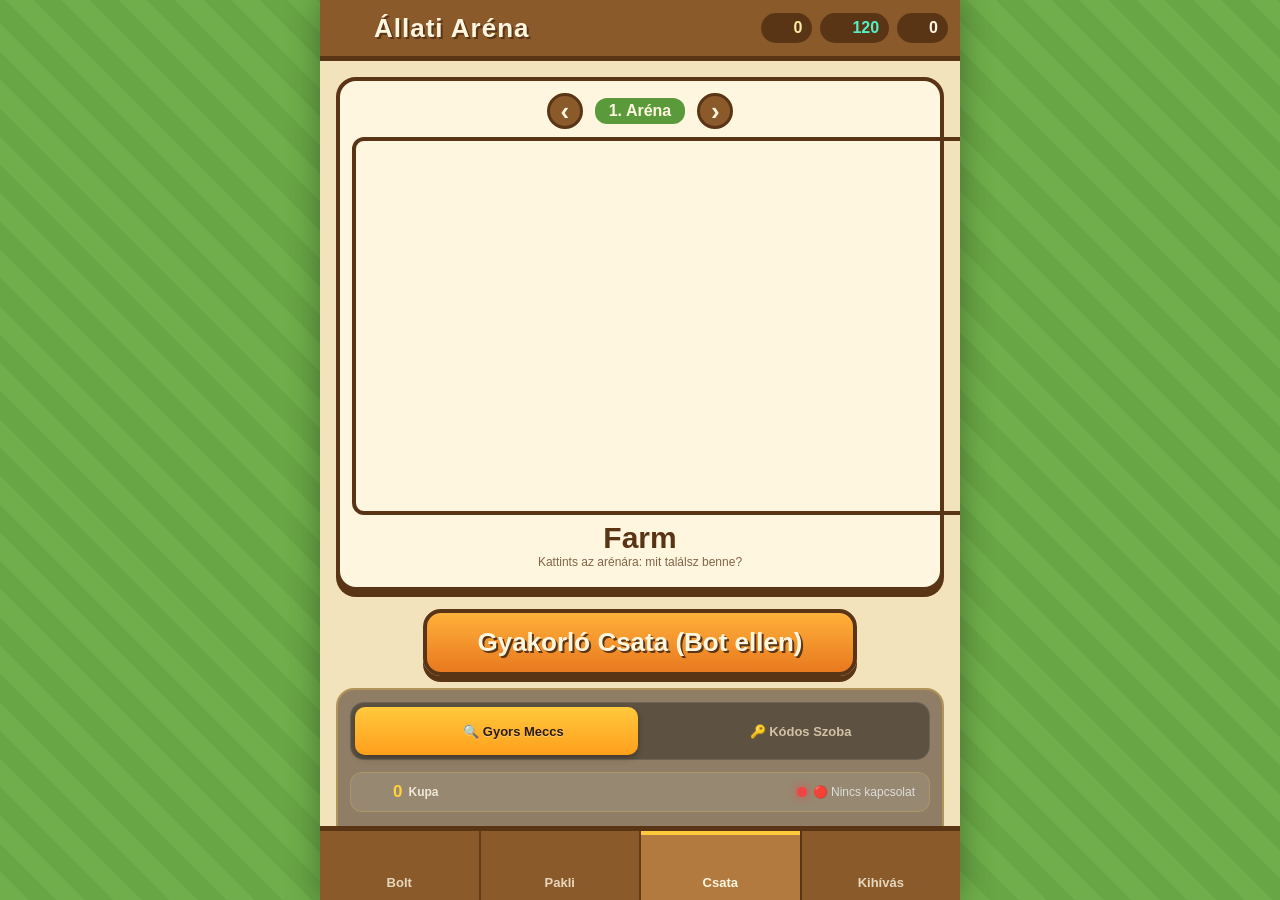
==== commit 73c7fb55: "Add multiplayer mode toggle (Quick Match & Code Room), cup-based matchmaking, persistent progress, a" ====
--- a/www/index.html
+++ b/www/index.html
@@ -64,16 +64,89 @@
           <div id="arena-progress" class="arena-progress"></div>
         </div>
         <button id="btn-fight" class="big-btn">Gyakorló Csata (Bot ellen)</button>
-        <div class="mp-lobby-row">
-          <button id="btn-mp-host" class="big-btn mp-lobby-btn"><span class="icon" data-icon="battle"></span> Szoba Nyitás (Host)</button>
-          <button id="btn-mp-join" class="big-btn mp-lobby-btn join"><span class="icon" data-icon="users"></span> Csatlakozás (Kód)</button>
-        </div>
-        <div class="mp-server-bar">
-          <div class="mp-server-status-wrap">
-            <span id="mp-status-indicator" class="status-dot connecting"></span>
-            <span id="mp-status-text">Csatlakozás szerverhez...</span>
-          </div>
-          <button id="btn-mp-server-cfg" class="mp-cfg-btn" title="Szerver cím beállítása">⚙️ Szerver</button>
+        <!-- MULTIPLAYER SECTION WITH MODE SWITCH -->
+        <div class="mp-mode-section">
+          <!-- Mode Switch Toggle -->
+          <div class="mp-mode-toggle" id="mp-mode-toggle">
+            <button type="button" class="mp-toggle-btn active" id="btn-toggle-quick" data-mode="quick">
+              <span class="icon" data-icon="search"></span> 🔍 Gyors Meccs
+            </button>
+            <button type="button" class="mp-toggle-btn" id="btn-toggle-code" data-mode="code">
+              <span class="icon" data-icon="lock"></span> 🔑 Kódos Szoba
+            </button>
+          </div>
+
+          <!-- PANEL 1: Quick Match (Search Mode) -->
+          <div class="mp-panel" id="mp-panel-quick">
+            <div class="mp-profile-summary">
+              <div class="mp-cups-badge">
+                <span class="icon" data-icon="trophy"></span>
+                <span class="mp-cups-val" id="mp-player-cups">0</span>
+                <span class="mp-cups-lbl">Kupa</span>
+              </div>
+              <div class="mp-status-pill" id="mp-quick-status-pill">
+                <span class="status-dot connecting" id="mp-quick-dot"></span>
+                <span id="mp-quick-status-txt">Szerver kapcsolat...</span>
+              </div>
+            </div>
+
+            <!-- Idle state: Find Match button -->
+            <div id="mp-search-idle" class="mp-search-view">
+              <button id="btn-find-match" class="big-btn mp-search-btn">
+                <span class="icon" data-icon="battle"></span>
+                <span>🎮 Meccs Keresése</span>
+              </button>
+              <div class="mp-search-hint">Párosítás hasonló kupa szerint (vagy azonnali meccs 2 játékos esetén)</div>
+            </div>
+
+            <!-- Searching state: Radar pulse & Timer -->
+            <div id="mp-search-active" class="mp-search-view hidden">
+              <div class="mp-radar-wrap">
+                <div class="mp-radar-ring ring-1"></div>
+                <div class="mp-radar-ring ring-2"></div>
+                <div class="mp-radar-icon">🐾</div>
+              </div>
+              <div class="mp-search-title">🔍 Ellenfél keresése...</div>
+              <div class="mp-search-timer" id="mp-search-timer">00:00</div>
+              <div class="mp-search-sub" id="mp-search-queue-info">Várakozás a szerveren...</div>
+              <button id="btn-cancel-search" class="action-btn cancel mp-cancel-btn">❌ Mégse</button>
+            </div>
+
+            <!-- Found Opponent Overlay / Banner -->
+            <div id="mp-match-found-banner" class="mp-match-found-banner hidden">
+              <div class="mp-found-badge">⚔️ ELLENFÉL MEGTALÁLVA!</div>
+              <div class="mp-found-players">
+                <div class="mp-player-card my-card">
+                  <span class="name" id="mp-found-my-name">Te</span>
+                  <span class="cups" id="mp-found-my-cups">🏆 0</span>
+                </div>
+                <div class="mp-vs-badge">VS</div>
+                <div class="mp-player-card opp-card">
+                  <span class="name" id="mp-found-opp-name">Ellenfél</span>
+                  <span class="cups" id="mp-found-opp-cups">🏆 0</span>
+                </div>
+              </div>
+              <div class="mp-countdown" id="mp-found-countdown">Indulás 3 másodperc...</div>
+            </div>
+          </div>
+
+          <!-- PANEL 2: Private Room with Code -->
+          <div class="mp-panel hidden" id="mp-panel-code">
+            <div class="mp-lobby-row">
+              <button id="btn-mp-host" class="big-btn mp-lobby-btn"><span class="icon" data-icon="battle"></span> Szoba Nyitás</button>
+              <button id="btn-mp-join" class="big-btn mp-lobby-btn join"><span class="icon" data-icon="users"></span> Csatlakozás</button>
+            </div>
+            <div class="mp-code-hint">Játssz közvetlenül barátoddal egy 4 jegyű szobakóddal!</div>
+          </div>
+
+          <!-- Server connection bar -->
+          <div class="mp-server-bar">
+            <div class="mp-server-status-wrap">
+              <span id="mp-status-indicator" class="status-dot connecting"></span>
+              <span id="mp-status-text">Csatlakozás szerverhez...</span>
+            </div>
+            <button id="btn-mp-server-cfg" class="mp-cfg-btn" title="Szerver cím beállítása">⚙️ Szerver</button>
+          </div>
         </div>
         <h3 class="chest-title">Ládák</h3>
         <div id="chest-slots" class="chest-slots"></div>
--- a/www/css/style.css
+++ b/www/css/style.css
@@ -501,11 +501,283 @@
 .avg-elixir-pill .icon { width: 18px; height: 18px; color: var(--gold); }
 .avg-elixir-pill b { color: var(--gold); }
 
+/* ---------- Multiplayer Mode Switch & Matchmaking ---------- */
+.mp-mode-section {
+  width: 100%;
+  margin-top: 12px;
+  background: rgba(44, 26, 14, 0.5);
+  border: 2px solid rgba(255, 201, 60, 0.3);
+  border-radius: 18px;
+  padding: 12px;
+  box-sizing: border-box;
+}
+
+.mp-mode-toggle {
+  display: flex;
+  background: rgba(0, 0, 0, 0.35);
+  border-radius: 14px;
+  padding: 4px;
+  gap: 4px;
+  margin-bottom: 12px;
+  border: 1px solid rgba(255, 255, 255, 0.1);
+}
+
+.mp-toggle-btn {
+  flex: 1;
+  display: flex;
+  align-items: center;
+  justify-content: center;
+  gap: 6px;
+  padding: 10px 8px;
+  background: transparent;
+  border: none;
+  border-radius: 10px;
+  color: #d1c1a5;
+  font-family: inherit;
+  font-size: 13px;
+  font-weight: bold;
+  cursor: pointer;
+  transition: all 0.2s ease;
+}
+
+.mp-toggle-btn.active {
+  background: linear-gradient(180deg, #ffc93c, #ff9f1c);
+  color: #2c1a0e;
+  box-shadow: 0 3px 6px rgba(0, 0, 0, 0.3);
+  text-shadow: 0 1px 0 rgba(255, 255, 255, 0.4);
+}
+
+.mp-panel {
+  display: flex;
+  flex-direction: column;
+  gap: 10px;
+  width: 100%;
+}
+
+.mp-panel.hidden {
+  display: none !important;
+}
+
+.mp-profile-summary {
+  display: flex;
+  justify-content: space-between;
+  align-items: center;
+  background: rgba(255, 255, 255, 0.08);
+  border-radius: 12px;
+  padding: 8px 14px;
+  border: 1px solid rgba(255, 201, 60, 0.2);
+}
+
+.mp-cups-badge {
+  display: flex;
+  align-items: center;
+  gap: 6px;
+  font-weight: 800;
+  font-size: 17px;
+  color: #ffd23f;
+}
+
+.mp-cups-badge .icon {
+  width: 22px;
+  height: 22px;
+  color: #ffd23f;
+}
+
+.mp-cups-lbl {
+  font-size: 12px;
+  color: #fffae8;
+  opacity: 0.85;
+}
+
+.mp-status-pill {
+  display: flex;
+  align-items: center;
+  gap: 6px;
+  font-size: 12px;
+  color: #ddd;
+}
+
+.mp-search-btn {
+  background: linear-gradient(180deg, #ff6b6b, #ee5253);
+  border: 3px solid #b33939;
+  box-shadow: 0 4px 0 #892828, 0 8px 16px rgba(238, 82, 83, 0.3);
+  font-size: 17px;
+  padding: 13px 12px;
+  width: 100%;
+  animation: pulse-glow 2s infinite ease-in-out;
+}
+
+@keyframes pulse-glow {
+  0%, 100% { filter: drop-shadow(0 0 4px rgba(255, 107, 107, 0.4)); }
+  50% { filter: drop-shadow(0 0 12px rgba(255, 107, 107, 0.8)); }
+}
+
+.mp-search-hint, .mp-code-hint {
+  font-size: 12px;
+  color: #d8c2a3;
+  text-align: center;
+  margin-top: 4px;
+}
+
+.mp-search-view {
+  display: flex;
+  flex-direction: column;
+  align-items: center;
+  text-align: center;
+  width: 100%;
+}
+
+.mp-radar-wrap {
+  position: relative;
+  width: 80px;
+  height: 80px;
+  margin: 10px auto;
+  display: flex;
+  align-items: center;
+  justify-content: center;
+}
+
+.mp-radar-icon {
+  font-size: 32px;
+  z-index: 2;
+  animation: bounce 1.4s infinite ease-in-out;
+}
+
+.mp-radar-ring {
+  position: absolute;
+  top: 0;
+  left: 0;
+  right: 0;
+  bottom: 0;
+  border: 3px solid #ffc93c;
+  border-radius: 50%;
+  animation: radar-expand 1.8s infinite cubic-bezier(0.2, 0.6, 0.4, 1);
+}
+
+.mp-radar-ring.ring-2 {
+  animation-delay: 0.9s;
+}
+
+@keyframes radar-expand {
+  0% { transform: scale(0.3); opacity: 1; border-color: #ff9f1c; }
+  100% { transform: scale(1.6); opacity: 0; border-color: #ff4757; }
+}
+
+@keyframes bounce {
+  0%, 100% { transform: scale(1); }
+  50% { transform: scale(1.15); }
+}
+
+.mp-search-title {
+  font-size: 16px;
+  font-weight: bold;
+  color: #fff6e0;
+  margin-top: 4px;
+}
+
+.mp-search-timer {
+  font-size: 24px;
+  font-weight: 900;
+  color: #ffc93c;
+  letter-spacing: 2px;
+  margin: 4px 0;
+}
+
+.mp-search-sub {
+  font-size: 13px;
+  color: #2ed573;
+  margin-bottom: 10px;
+}
+
+.mp-cancel-btn {
+  max-width: 220px;
+}
+
+.mp-match-found-banner {
+  background: linear-gradient(180deg, #1e293b, #0f172a);
+  border: 3px solid #ffd23f;
+  border-radius: 16px;
+  padding: 14px;
+  box-shadow: 0 8px 24px rgba(0, 0, 0, 0.6);
+  text-align: center;
+  animation: pop-in 0.4s cubic-bezier(0.175, 0.885, 0.32, 1.275);
+}
+
+@keyframes pop-in {
+  0% { transform: scale(0.7); opacity: 0; }
+  100% { transform: scale(1); opacity: 1; }
+}
+
+.mp-found-badge {
+  color: #2ed573;
+  font-weight: 900;
+  font-size: 17px;
+  letter-spacing: 1px;
+  margin-bottom: 10px;
+}
+
+.mp-found-players {
+  display: flex;
+  align-items: center;
+  justify-content: center;
+  gap: 12px;
+  margin-bottom: 10px;
+}
+
+.mp-player-card {
+  flex: 1;
+  background: rgba(255, 255, 255, 0.08);
+  border: 1px solid rgba(255, 255, 255, 0.2);
+  border-radius: 12px;
+  padding: 8px;
+  display: flex;
+  flex-direction: column;
+  gap: 3px;
+}
+
+.mp-player-card.my-card {
+  border-color: #3b82f6;
+  background: rgba(59, 130, 246, 0.15);
+}
+
+.mp-player-card.opp-card {
+  border-color: #ef4444;
+  background: rgba(239, 68, 68, 0.15);
+}
+
+.mp-player-card .name {
+  font-weight: bold;
+  font-size: 14px;
+  color: #fff;
+  white-space: nowrap;
+  overflow: hidden;
+  text-overflow: ellipsis;
+}
+
+.mp-player-card .cups {
+  font-size: 13px;
+  color: #ffd23f;
+  font-weight: 700;
+}
+
+.mp-vs-badge {
+  font-size: 18px;
+  font-weight: 900;
+  color: #ff4757;
+  text-shadow: 0 2px 4px rgba(0, 0, 0, 0.5);
+}
+
+.mp-countdown {
+  font-size: 13px;
+  color: #f1f2f6;
+  font-weight: 600;
+}
+
 /* ---------- Multiplayer Lobby Buttons ---------- */
 .mp-lobby-row {
   display: flex;
   gap: 10px;
-  margin-top: 10px;
+  margin-top: 6px;
   width: 100%;
 }
 .mp-lobby-btn {
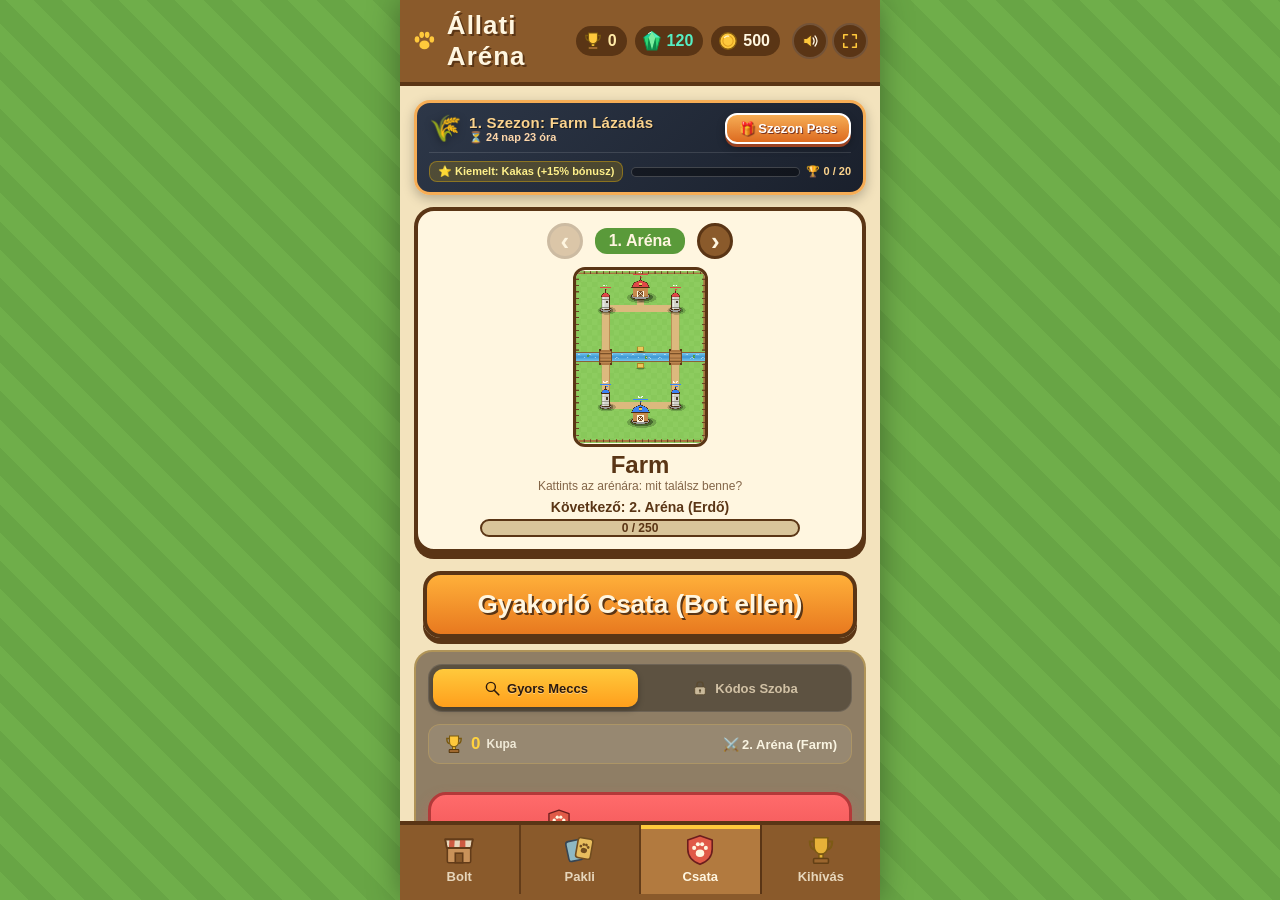
==== commit 75997eb9: "Deploy latest web version and APK" ====
--- a/www/index.html
+++ b/www/index.html
@@ -4,6 +4,8 @@
   <meta charset="UTF-8">
   <meta name="viewport" content="width=device-width, initial-scale=1.0, maximum-scale=1.0, user-scalable=no, viewport-fit=cover">
   <title>Állati Aréna</title>
+  <meta name="description" content="Állati Aréna – Clash Royale stílusú stratégiai kártyajáték böngészőben. Építs paklit, harcolj arénákban, nyiss ládákat!">
+  <meta name="keywords" content="clash royale, kártyajáték, böngészős játék, arena, online, multiplayer">
   <link rel="icon" type="image/png" href="icon.png">
   <link rel="apple-touch-icon" href="icon.png">
   <link rel="manifest" href="manifest.json">
@@ -24,6 +26,10 @@
         <div class="gold-pill gem-pill"><span class="icon" data-icon="gem"></span><span id="gem-amount">120</span></div>
         <div class="gold-pill"><span class="icon" data-icon="gold"></span><span id="gold-amount">0</span></div>
       </div>
+      <div class="header-actions">
+        <button id="btn-sound-toggle" class="header-icon-btn" title="Hang némítása (M)"><span class="icon" data-icon="sound_on"></span></button>
+        <button id="btn-fullscreen-toggle" class="header-icon-btn" title="Teljes képernyő (F)"><span class="icon" data-icon="fullscreen"></span></button>
+      </div>
     </header>
 
     <main id="content">
@@ -69,10 +75,10 @@
           <!-- Mode Switch Toggle -->
           <div class="mp-mode-toggle" id="mp-mode-toggle">
             <button type="button" class="mp-toggle-btn active" id="btn-toggle-quick" data-mode="quick">
-              <span class="icon" data-icon="search"></span> 🔍 Gyors Meccs
+              <span class="icon" data-icon="search"></span> Gyors Meccs
             </button>
             <button type="button" class="mp-toggle-btn" id="btn-toggle-code" data-mode="code">
-              <span class="icon" data-icon="lock"></span> 🔑 Kódos Szoba
+              <span class="icon" data-icon="lock"></span> Kódos Szoba
             </button>
           </div>
 
@@ -84,9 +90,8 @@
                 <span class="mp-cups-val" id="mp-player-cups">0</span>
                 <span class="mp-cups-lbl">Kupa</span>
               </div>
-              <div class="mp-status-pill" id="mp-quick-status-pill">
-                <span class="status-dot connecting" id="mp-quick-dot"></span>
-                <span id="mp-quick-status-txt">Szerver kapcsolat...</span>
+              <div class="mp-league-badge" id="mp-player-league">
+                <span>⚔️ Online Aréna</span>
               </div>
             </div>
 
@@ -251,6 +256,9 @@
   <script src="js/challenges.js"></script>
   <script src="js/chest-animation.js"></script>
   <script src="js/multiplayer.js"></script>
+  <script src="js/season.js"></script>
+  <script src="js/sound.js"></script>
+  <script src="js/web-controls.js"></script>
   <script src="js/ui.js"></script>
   <script>
     if ('serviceWorker' in navigator) {
--- a/www/css/style.css
+++ b/www/css/style.css
@@ -35,7 +35,7 @@
 #app {
   position: relative;
   width: 100%;
-  max-width: 640px;
+  max-width: 480px;
   height: 100%;
   height: 100dvh;
   display: flex;
@@ -43,10 +43,6 @@
   background: #f3e3bd;
   box-shadow: 0 0 30px rgba(0, 0, 0, 0.35);
   overflow: hidden;
-  padding-top: env(safe-area-inset-top, 0px);
-  padding-bottom: env(safe-area-inset-bottom, 0px);
-  padding-left: env(safe-area-inset-left, 0px);
-  padding-right: env(safe-area-inset-right, 0px);
 }
 
 /* ---------- Top bar ---------- */
@@ -54,11 +50,15 @@
   display: flex;
   align-items: center;
   justify-content: space-between;
-  gap: 10px;
-  padding: 12px;
+  gap: 8px;
+  padding: 10px 12px 10px;
+  padding-top: max(10px, env(safe-area-inset-top, 0px));
+  padding-left: max(12px, env(safe-area-inset-left, 0px));
+  padding-right: max(12px, env(safe-area-inset-right, 0px));
   background: var(--wood);
-  border-bottom: 5px solid var(--wood-dark);
+  border-bottom: 4px solid var(--wood-dark);
   color: var(--cream);
+  flex-shrink: 0;
 }
 .top-bar h1 { font-size: 26px; letter-spacing: 1px; text-shadow: 2px 2px 0 var(--wood-dark); }
 .logo { display: flex; align-items: center; gap: 10px; }
@@ -74,8 +74,43 @@
 .gold-pill.gem-pill { color: #55efc4; }
 .gold-pill.gem-pill .icon { color: #2ed573; }
 
+/* Header action buttons (sound, fullscreen) */
+.header-actions { display: flex; align-items: center; gap: 4px; margin-left: 4px; }
+.header-icon-btn {
+  display: flex; align-items: center; justify-content: center;
+  width: 36px; height: 36px;
+  background: var(--wood-dark); border-radius: 50%;
+  padding: 0; border: 2px solid rgba(255,255,255,0.15);
+  transition: background 0.15s, transform 0.1s;
+}
+.header-icon-btn .icon { width: 20px; height: 20px; color: var(--cream); }
+.header-icon-btn:hover { background: #7a4a1e; transform: scale(1.1); }
+.header-icon-btn:active { transform: scale(0.95); }
+
+/* PWA Install Banner (injected by web-controls.js) */
+.pwa-install-pill {
+  display: flex; align-items: center; gap: 6px;
+  background: linear-gradient(135deg, #22c55e, #16a34a);
+  color: #fff; font-weight: bold; font-size: 13px;
+  padding: 6px 14px; border-radius: 20px;
+  border: 2px solid rgba(255,255,255,0.3);
+  box-shadow: 0 2px 8px rgba(0,0,0,0.2);
+  animation: pwa-bounce 2s ease-in-out infinite;
+  margin-left: 6px;
+}
+.pwa-install-pill:hover { filter: brightness(1.1); }
+@keyframes pwa-bounce {
+  0%, 100% { transform: translateY(0); }
+  50% { transform: translateY(-3px); }
+}
+
 /* ---------- Pages ---------- */
-#content { flex: 1; overflow-y: auto; padding: 16px; }
+#content {
+  flex: 1;
+  overflow-y: auto;
+  padding: 14px 14px 44px;
+  -webkit-overflow-scrolling: touch;
+}
 .tab-page { display: none; }
 .tab-page.active { display: block; }
 
@@ -123,11 +158,15 @@
 #arena-preview {
   display: block;
   margin: 0 auto;
-  height: 42vh;
-  border: 4px solid var(--wood-dark);
+  height: clamp(130px, 20vh, 195px);
+  max-height: 200px;
+  width: auto;
+  max-width: 100%;
+  border: 3px solid var(--wood-dark);
   border-radius: 12px;
-}
-.arena-card h2 { font-size: 30px; margin-top: 6px; }
+  object-fit: contain;
+}
+.arena-card h2 { font-size: 24px; margin-top: 4px; }
 
 /* Deck builder: 3-column card grid */
 .card-grid { display: grid; grid-template-columns: repeat(3, 1fr); gap: 14px 10px; margin-bottom: 22px; }
@@ -234,7 +273,12 @@
 
 /* Lobby chests */
 .chest-title { text-align: center; margin: 22px 0 10px; font-size: 22px; }
-.chest-slots { display: grid; grid-template-columns: repeat(4, 1fr); gap: 8px; }
+.chest-slots {
+  display: grid;
+  grid-template-columns: repeat(4, 1fr);
+  gap: 8px;
+  margin-bottom: 24px;
+}
 .chest-slot {
   display: flex; flex-direction: column; align-items: center; justify-content: center; gap: 2px;
   min-height: 108px; padding: 6px 4px;
@@ -269,7 +313,11 @@
 .tab-bar {
   display: flex;
   background: var(--wood);
-  border-top: 5px solid var(--wood-dark);
+  border-top: 4px solid var(--wood-dark);
+  padding-bottom: max(6px, env(safe-area-inset-bottom, 0px));
+  padding-left: max(0px, env(safe-area-inset-left, 0px));
+  padding-right: max(0px, env(safe-area-inset-right, 0px));
+  flex-shrink: 0;
 }
 .tab {
   flex: 1;
@@ -303,50 +351,80 @@
 
 .hand {
   background: var(--wood);
-  border-top: 5px solid var(--wood-dark);
-  padding: 8px 12px 12px;
-}
-.feed-bar { display: flex; align-items: center; gap: 8px; margin-bottom: 8px; }
-.feed-icon { width: 30px; height: 30px; }
+  border-top: 4px solid var(--wood-dark);
+  padding: 6px 8px max(8px, env(safe-area-inset-bottom, 0px));
+  width: 100%;
+  box-sizing: border-box;
+}
+.feed-bar { display: flex; align-items: center; gap: 8px; margin-bottom: 6px; }
+.feed-icon { width: 26px; height: 26px; }
 .feed-track {
-  flex: 1; height: 16px;
+  flex: 1; height: 14px;
   background: #4a2c12; border: 2px solid var(--wood-dark); border-radius: 10px; overflow: hidden;
 }
 #feed-fill { height: 100%; width: 50%; background: linear-gradient(#ffe07a, #e8a51f); }
-#feed-count { color: var(--cream); font-size: 22px; font-weight: bold; min-width: 24px; text-align: center; }
-
-#hand-cards { display: flex; gap: 8px; justify-content: center; align-items: flex-end; }
+#feed-count { color: var(--cream); font-size: 20px; font-weight: bold; min-width: 22px; text-align: center; }
+
+#hand-cards {
+  display: flex;
+  gap: 5px;
+  justify-content: space-between;
+  align-items: flex-end;
+  width: 100%;
+}
 .next-card {
+  flex: 0 0 auto;
   display: flex; flex-direction: column; align-items: center; gap: 2px;
-  margin-right: 6px;
-  color: var(--cream); font-size: 11px; font-weight: bold;
+  margin-right: 4px;
+  color: var(--cream); font-size: 10px; font-weight: bold;
 }
 .next-card canvas {
-  width: 44px; height: 44px;
-  background: var(--cream); border: 3px solid var(--wood-dark); border-radius: 10px;
+  width: clamp(34px, 8.5vw, 42px);
+  height: clamp(34px, 8.5vw, 42px);
+  background: var(--cream); border: 2px solid var(--wood-dark); border-radius: 8px;
   opacity: 0.85;
 }
 .hand-card {
   position: relative;
-  width: 80px; height: 98px;
+  flex: 1 1 0;
+  min-width: 0;
+  max-width: 76px;
+  height: clamp(74px, 12vh, 92px);
   display: flex; flex-direction: column; align-items: center; justify-content: center;
   background: var(--cream);
   border: 3px solid var(--wood-dark);
-  border-radius: 12px;
-  box-shadow: 0 4px 0 var(--wood-dark);
+  border-radius: 10px;
+  box-shadow: 0 3px 0 var(--wood-dark);
   transition: transform 0.1s;
-}
-.hand-card canvas { width: 60px; height: 60px; }
-.hand-card .hand-name { font-size: 12px; font-weight: bold; color: var(--wood-dark); }
-.hand-card.selected { transform: translateY(-10px); background: #fff1b8; border-color: #e8791f; }
+  padding: 2px 1px;
+  touch-action: manipulation;
+  -webkit-tap-highlight-color: transparent;
+}
+.hand-card canvas {
+  width: clamp(36px, 9.5vw, 52px);
+  height: clamp(36px, 9.5vw, 52px);
+}
+.hand-card .hand-name {
+  font-size: clamp(9px, 2.5vw, 11px);
+  font-weight: bold;
+  color: var(--wood-dark);
+  white-space: nowrap;
+  overflow: hidden;
+  text-overflow: ellipsis;
+  max-width: 96%;
+  text-align: center;
+  margin-top: 1px;
+}
+.hand-card.selected { transform: translateY(-8px); background: #fff1b8; border-color: #e8791f; }
 .hand-card.too-expensive { filter: grayscale(0.8) brightness(0.8); }
 .hand-card.locked { background: #c9b99a; cursor: default; }
-.hand-card.locked .icon { width: 40px; height: 40px; }
+.hand-card.locked .icon { width: 32px; height: 32px; }
 .cost-badge {
-  position: absolute; top: -8px; left: -8px;
-  width: 26px; height: 26px; line-height: 20px;
-  background: var(--gold); border: 3px solid #7a5a10; border-radius: 50%;
-  font-weight: bold; color: #5a3a10; font-size: 14px;
+  position: absolute; top: -6px; left: -6px;
+  width: 22px; height: 22px; line-height: 18px;
+  background: var(--gold); border: 2px solid #7a5a10; border-radius: 50%;
+  font-weight: bold; color: #5a3a10; font-size: 12px;
+  text-align: center;
 }
 
 /* Result popup */
@@ -446,15 +524,14 @@
 .arena-entry .arena-cards-title { margin-top: 0; }
 
 /* ---------- Wooden scrollbars ---------- */
-* { scrollbar-width: thin; scrollbar-color: var(--wood) rgba(90, 53, 21, 0.15); }
-::-webkit-scrollbar { width: 12px; height: 12px; }
-::-webkit-scrollbar-track { background: rgba(90, 53, 21, 0.15); border-radius: 6px; }
+* { scrollbar-width: thin; scrollbar-color: rgba(138, 90, 43, 0.45) transparent; }
+::-webkit-scrollbar { width: 6px; height: 6px; }
+::-webkit-scrollbar-track { background: transparent; }
 ::-webkit-scrollbar-thumb {
-  background: linear-gradient(90deg, #b27a3f, var(--wood));
-  border: 2px solid var(--wood-dark);
-  border-radius: 6px;
-}
-::-webkit-scrollbar-thumb:hover { background: linear-gradient(90deg, #c68a4c, #9a6a3a); }
+  background: rgba(138, 90, 43, 0.5);
+  border-radius: 4px;
+}
+::-webkit-scrollbar-thumb:hover { background: rgba(138, 90, 43, 0.85); }
 .arena-no-cards { font-size: 13px; font-style: italic; opacity: 0.75; }
 
 /* ---------- Deck Presets & Stats ---------- */
@@ -540,6 +617,12 @@
   transition: all 0.2s ease;
 }
 
+.mp-toggle-btn .icon {
+  width: 18px;
+  height: 18px;
+  flex-shrink: 0;
+}
+
 .mp-toggle-btn.active {
   background: linear-gradient(180deg, #ffc93c, #ff9f1c);
   color: #2c1a0e;
@@ -595,6 +678,15 @@
   gap: 6px;
   font-size: 12px;
   color: #ddd;
+}
+
+.mp-league-badge {
+  display: flex;
+  align-items: center;
+  font-size: 13px;
+  font-weight: 700;
+  color: #fffae8;
+  opacity: 0.95;
 }
 
 .mp-search-btn {
@@ -1037,5 +1129,339 @@
   touch-action: none;
 }
 .hand-card {
-  touch-action: none;
-}
+  touch-action: manipulation;
+}
+
+button, .action-btn, .big-btn, .tab, .card-tile, .chest-slot {
+  touch-action: manipulation;
+  -webkit-tap-highlight-color: transparent;
+  user-select: none;
+}
+button:active:not(:disabled), .action-btn:active:not(:disabled), .big-btn:active:not(:disabled) {
+  transform: scale(0.97);
+}
+
+/* =========================================================
+   SEASON PASS & LOBBY WIDGET STYLES
+   ========================================================= */
+.season-lobby-card {
+  background: linear-gradient(135deg, #2d3748, #1a202c);
+  border: 3px solid #f6ad55;
+  border-radius: 16px;
+  padding: 10px 12px;
+  margin-bottom: 12px;
+  box-shadow: 0 4px 12px rgba(0, 0, 0, 0.25);
+  color: #fff;
+}
+
+.season-banner-top {
+  display: flex;
+  align-items: center;
+  justify-content: space-between;
+  gap: 8px;
+}
+
+.season-title-wrap {
+  display: flex;
+  align-items: center;
+  gap: 8px;
+}
+
+.season-badge {
+  font-size: 26px;
+  filter: drop-shadow(0 2px 4px rgba(0,0,0,0.4));
+}
+
+.season-titles {
+  display: flex;
+  flex-direction: column;
+}
+
+.season-name {
+  font-size: 15px;
+  font-weight: 800;
+  color: #fbd38d;
+  letter-spacing: 0.3px;
+  text-shadow: 1px 1px 0 rgba(0,0,0,0.5);
+}
+
+.season-timer {
+  font-size: 11px;
+  color: #cbd5e0;
+}
+.season-timer b {
+  color: #fed7aa;
+}
+
+.season-pass-btn {
+  position: relative;
+  background: linear-gradient(180deg, #f6ad55, #dd6b20);
+  border: 2px solid #fff;
+  border-radius: 12px;
+  padding: 6px 12px;
+  font-size: 13px;
+  font-weight: 800;
+  color: #fff;
+  box-shadow: 0 3px 0 #9c4221, 0 4px 8px rgba(0,0,0,0.3);
+  text-shadow: 1px 1px 0 #7b341e;
+  white-space: nowrap;
+  display: flex;
+  align-items: center;
+  gap: 4px;
+}
+.season-pass-btn:active {
+  transform: translateY(2px);
+  box-shadow: 0 1px 0 #9c4221;
+}
+
+.season-claim-dot {
+  position: absolute;
+  top: -6px;
+  right: -6px;
+  background: #e53e3e;
+  color: #fff;
+  font-size: 11px;
+  font-weight: 900;
+  width: 18px;
+  height: 18px;
+  line-height: 18px;
+  border-radius: 50%;
+  text-align: center;
+  border: 2px solid #fff;
+  animation: pulse-dot 1s infinite alternate;
+}
+
+@keyframes pulse-dot {
+  from { transform: scale(1); }
+  to { transform: scale(1.15); box-shadow: 0 0 8px #e53e3e; }
+}
+
+.season-banner-sub {
+  margin-top: 8px;
+  padding-top: 8px;
+  border-top: 1px solid rgba(255,255,255,0.12);
+  display: flex;
+  align-items: center;
+  justify-content: space-between;
+  gap: 8px;
+}
+
+.season-boost-badge {
+  font-size: 11px;
+  font-weight: 700;
+  color: #fef08a;
+  background: rgba(234, 179, 8, 0.2);
+  padding: 3px 8px;
+  border-radius: 8px;
+  border: 1px solid rgba(234, 179, 8, 0.4);
+  white-space: nowrap;
+}
+
+.season-progress-bar-wrap {
+  flex: 1;
+  display: flex;
+  align-items: center;
+  gap: 6px;
+}
+
+.season-bar-track {
+  flex: 1;
+  height: 10px;
+  background: rgba(0, 0, 0, 0.4);
+  border-radius: 6px;
+  overflow: hidden;
+  border: 1px solid rgba(255, 255, 255, 0.2);
+}
+
+.season-bar-fill {
+  height: 100%;
+  background: linear-gradient(90deg, #ecc94b, #f6ad55);
+  border-radius: 6px;
+  transition: width 0.3s ease;
+}
+
+.season-bar-text {
+  font-size: 11px;
+  font-weight: 800;
+  color: #fbd38d;
+  white-space: nowrap;
+}
+
+/* Season Pass Modal */
+.season-modal-box {
+  max-width: 440px;
+  max-height: 85vh;
+  display: flex;
+  flex-direction: column;
+  padding: 14px;
+}
+
+.season-modal-head {
+  display: flex;
+  align-items: center;
+  gap: 12px;
+  border-bottom: 3px solid var(--wood-dark);
+  padding-bottom: 8px;
+  margin-bottom: 8px;
+}
+
+.season-modal-badge {
+  font-size: 38px;
+}
+
+.season-modal-head h3 {
+  font-size: 20px;
+  color: var(--wood-dark);
+}
+
+.season-modal-sub {
+  font-size: 12px;
+  color: #64748b;
+  margin-top: 2px;
+}
+
+.season-cup-status {
+  display: flex;
+  align-items: center;
+  justify-content: space-between;
+  background: #fdf6e2;
+  border: 2px solid var(--wood-dark);
+  border-radius: 10px;
+  padding: 6px 12px;
+  font-size: 14px;
+  font-weight: 700;
+  margin-bottom: 10px;
+}
+
+.season-ladder-container {
+  flex: 1;
+  overflow-y: auto;
+  -webkit-overflow-scrolling: touch;
+  display: flex;
+  flex-direction: column;
+  gap: 8px;
+  padding: 4px 2px;
+}
+
+.season-tier-item {
+  display: flex;
+  align-items: center;
+  justify-content: space-between;
+  gap: 8px;
+  padding: 8px 10px;
+  background: #fff;
+  border: 3px solid var(--wood-dark);
+  border-radius: 12px;
+  box-shadow: 0 3px 0 var(--wood-dark);
+  transition: all 0.15s;
+}
+
+.season-tier-item.ready {
+  background: #fefce8;
+  border-color: #ca8a04;
+  box-shadow: 0 0 10px rgba(234, 179, 8, 0.4), 0 3px 0 var(--wood-dark);
+}
+
+.season-tier-item.claimed {
+  background: #f1f5f9;
+  border-color: #94a3b8;
+  opacity: 0.8;
+}
+
+.season-tier-item.locked {
+  background: #f8fafc;
+  opacity: 0.9;
+}
+
+.season-tier-badge {
+  display: flex;
+  flex-direction: column;
+  align-items: center;
+  min-width: 50px;
+}
+.season-tier-badge .tier-num {
+  font-size: 11px;
+  font-weight: 800;
+  color: #64748b;
+}
+.season-tier-badge .tier-cups {
+  font-size: 13px;
+  font-weight: 900;
+  color: var(--wood-dark);
+}
+
+.season-tier-mid {
+  flex: 1;
+  display: flex;
+  align-items: center;
+  gap: 8px;
+}
+
+.season-reward-icon-wrap {
+  width: 32px;
+  height: 32px;
+  display: flex;
+  align-items: center;
+  justify-content: center;
+}
+.season-reward-icon-wrap .icon {
+  width: 28px;
+  height: 28px;
+}
+
+.season-reward-info .reward-title {
+  font-size: 13px;
+  font-weight: 800;
+  color: var(--wood-dark);
+}
+.season-reward-info .reward-desc {
+  font-size: 11px;
+  color: #64748b;
+}
+
+.season-claim-btn {
+  background: linear-gradient(180deg, #22c55e, #16a34a);
+  border: 2px solid #fff;
+  border-radius: 10px;
+  color: #fff;
+  padding: 6px 12px;
+  font-size: 12px;
+  font-weight: 900;
+  box-shadow: 0 3px 0 #15803d, 0 0 8px rgba(34, 197, 94, 0.5);
+  animation: pulse-claim 1.2s infinite alternate;
+}
+.season-claim-btn:active {
+  transform: translateY(2px);
+  box-shadow: 0 1px 0 #15803d;
+}
+
+@keyframes pulse-claim {
+  from { transform: scale(1); }
+  to { transform: scale(1.05); }
+}
+
+.season-status-claimed {
+  font-size: 11px;
+  font-weight: 800;
+  color: #16a34a;
+}
+.season-status-locked {
+  font-size: 11px;
+  font-weight: 700;
+  color: #94a3b8;
+}
+
+/* ---------- Responsive ---------- */
+@media (max-width: 400px) {
+  .top-bar h1 { font-size: 18px; }
+  .gold-pill { font-size: 13px; padding: 3px 7px 3px 4px; }
+  .gold-pill .icon { width: 18px; height: 18px; }
+  .pills { gap: 4px; }
+  .header-icon-btn { width: 30px; height: 30px; }
+  .header-icon-btn .icon { width: 16px; height: 16px; }
+  .logo-icon { width: 26px; height: 26px; }
+}
+@media (max-width: 340px) {
+  #btn-fullscreen-toggle { display: none; }
+  .top-bar h1 { font-size: 16px; }
+}
--- a/www/css/shop.css
+++ b/www/css/shop.css
@@ -395,6 +395,13 @@
   border-radius: 22px;
   box-shadow: 0 12px 35px rgba(0,0,0,0.8);
   min-width: 220px;
+  max-width: 320px;
+}
+.reveal-card-frame canvas {
+  width: 90px;
+  height: 90px;
+  max-width: 100%;
+  display: block;
 }
 .new-card-badge {
   background: #eb4d4b;
@@ -471,7 +478,7 @@
 .sum-pill .icon { width: 24px; height: 24px; }
 .summary-cards-grid {
   display: grid;
-  grid-template-columns: repeat(3, 1fr);
+  grid-template-columns: repeat(auto-fit, minmax(78px, 1fr));
   gap: 8px;
   width: 100%;
   margin-bottom: 18px;
@@ -480,13 +487,29 @@
   display: flex;
   flex-direction: column;
   align-items: center;
+  min-width: 0;
   padding: 8px 4px;
   background: #fdfefe;
   border: 3px solid;
   border-radius: 12px;
   font-size: 12px;
-}
-.summary-card-tile span { font-weight: bold; margin: 4px 0 2px; }
+  text-align: center;
+}
+.summary-card-tile canvas,
+.sum-cv {
+  width: 48px;
+  height: 48px;
+  max-width: 100%;
+  display: block;
+}
+.summary-card-tile span {
+  font-weight: bold;
+  margin: 4px 0 2px;
+  white-space: nowrap;
+  overflow: hidden;
+  text-overflow: ellipsis;
+  max-width: 100%;
+}
 .summary-card-tile b { color: #27ae60; font-size: 13px; }
 .collect-btn {
   margin: 0;
